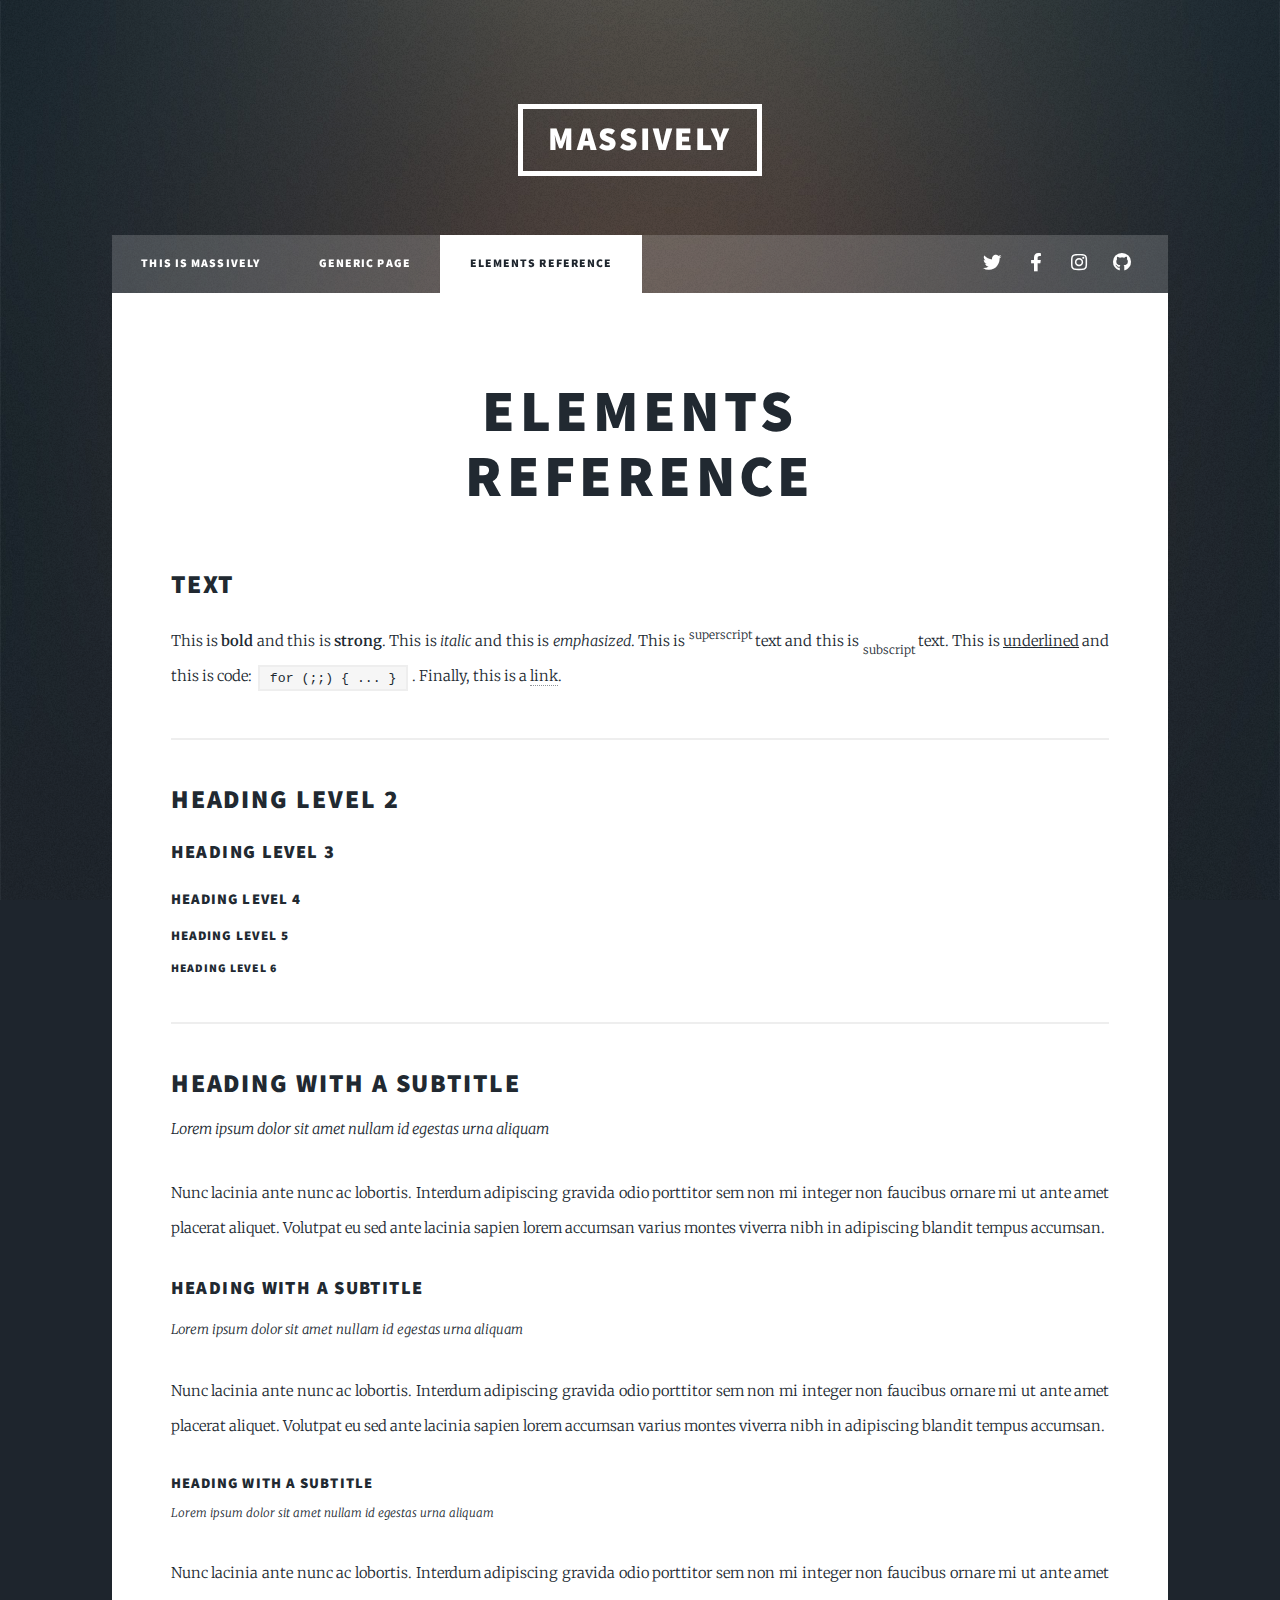
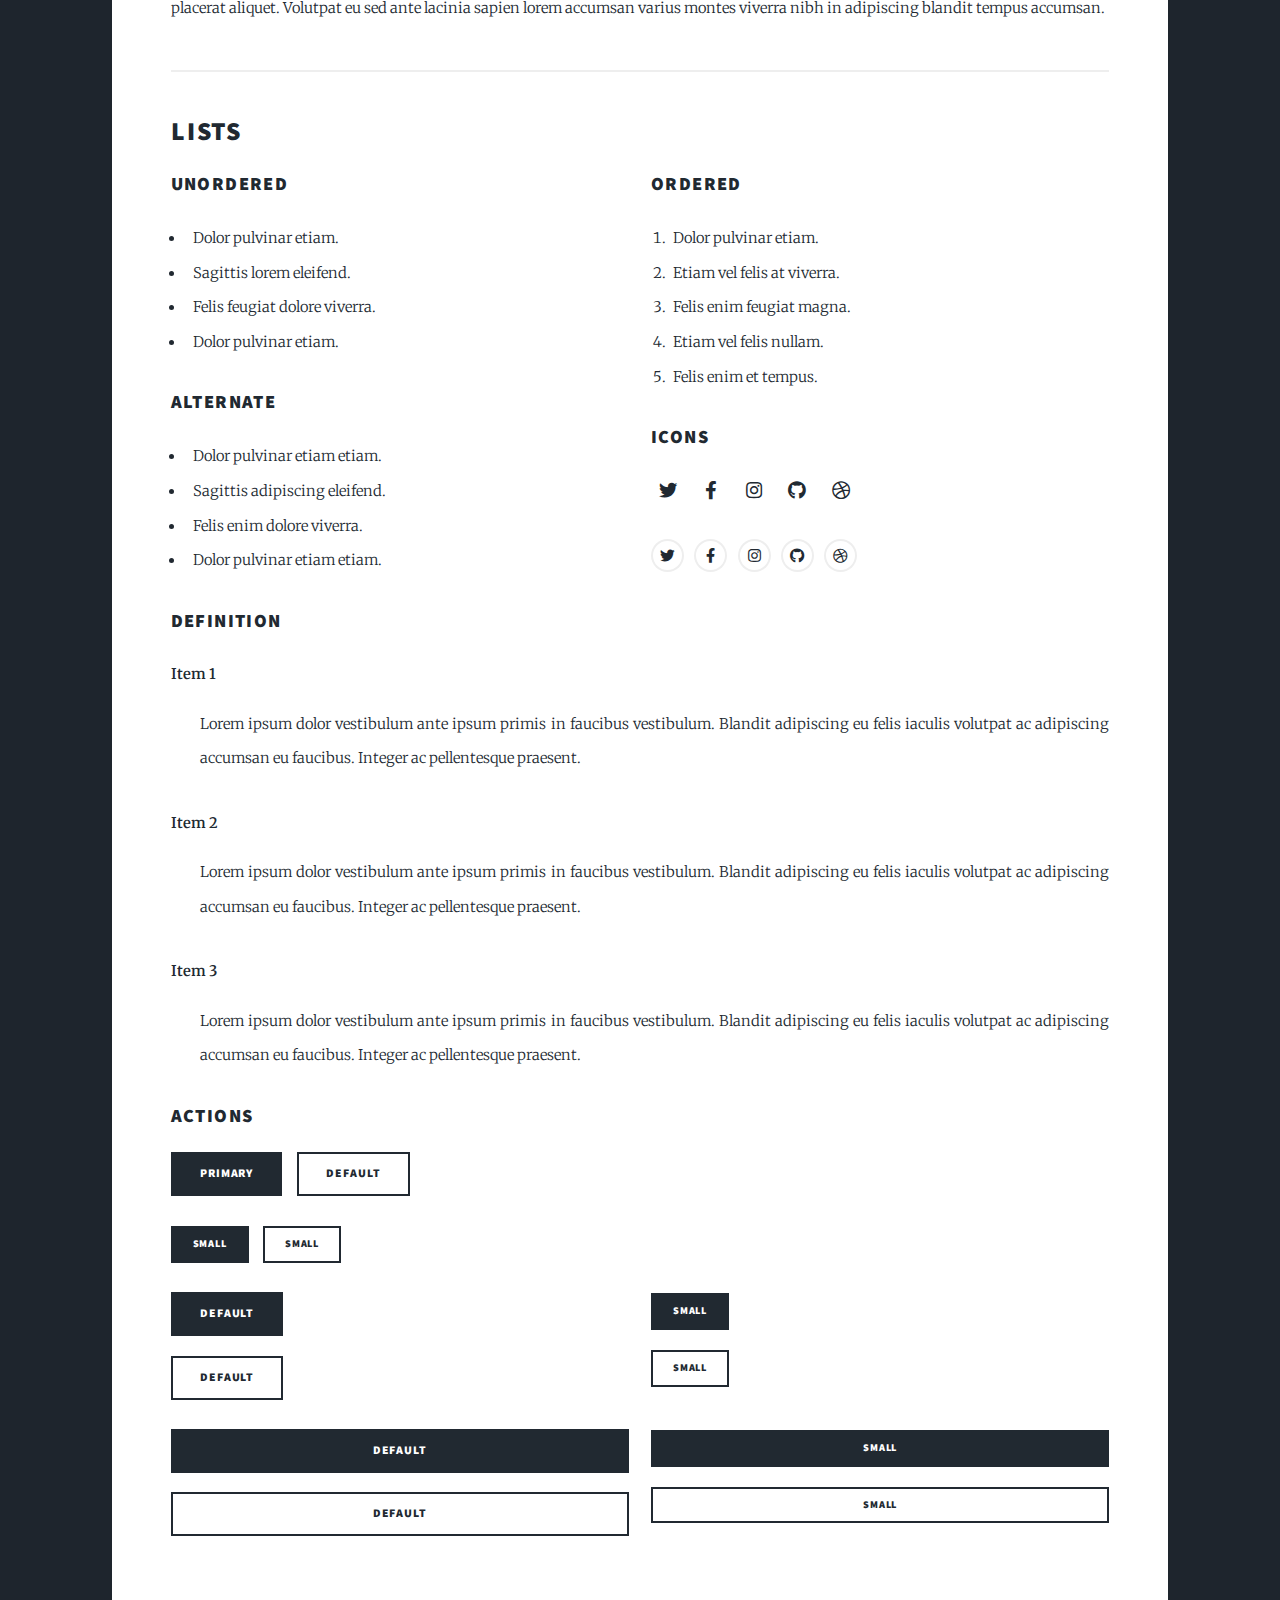
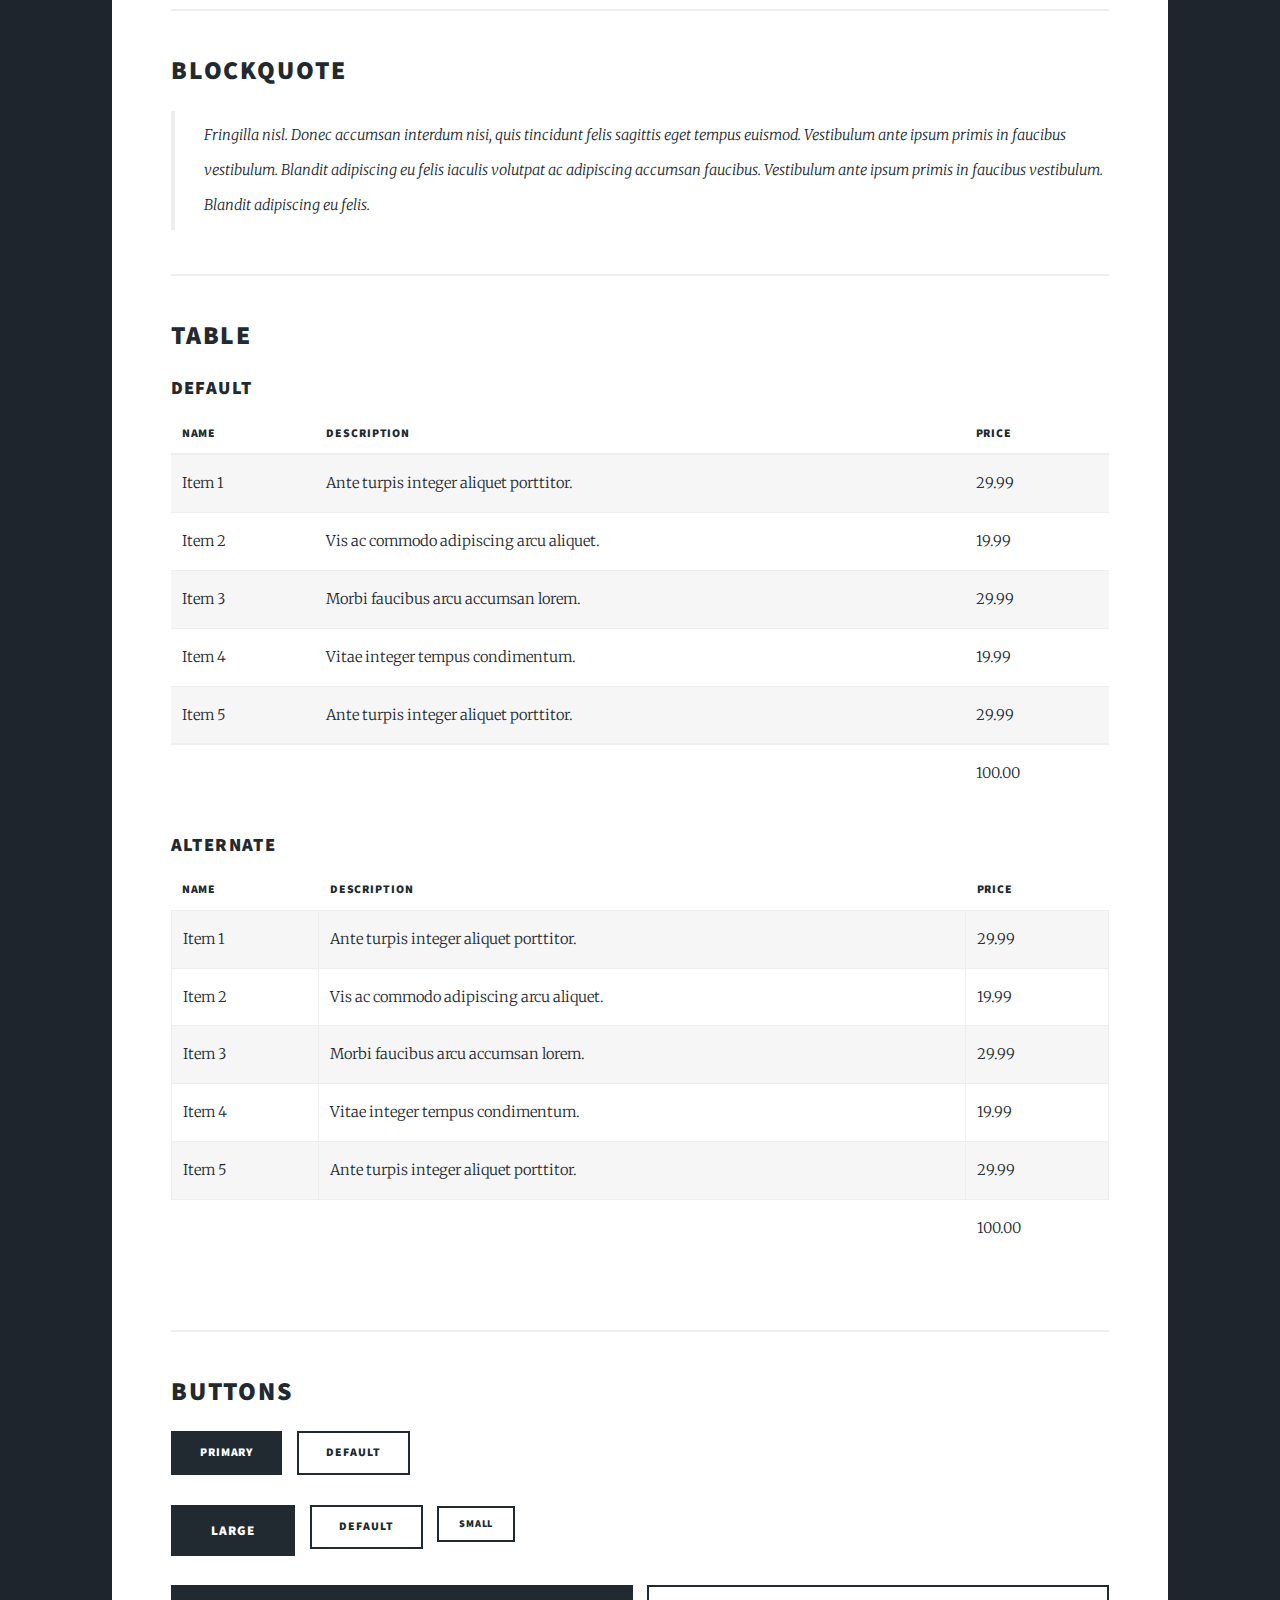
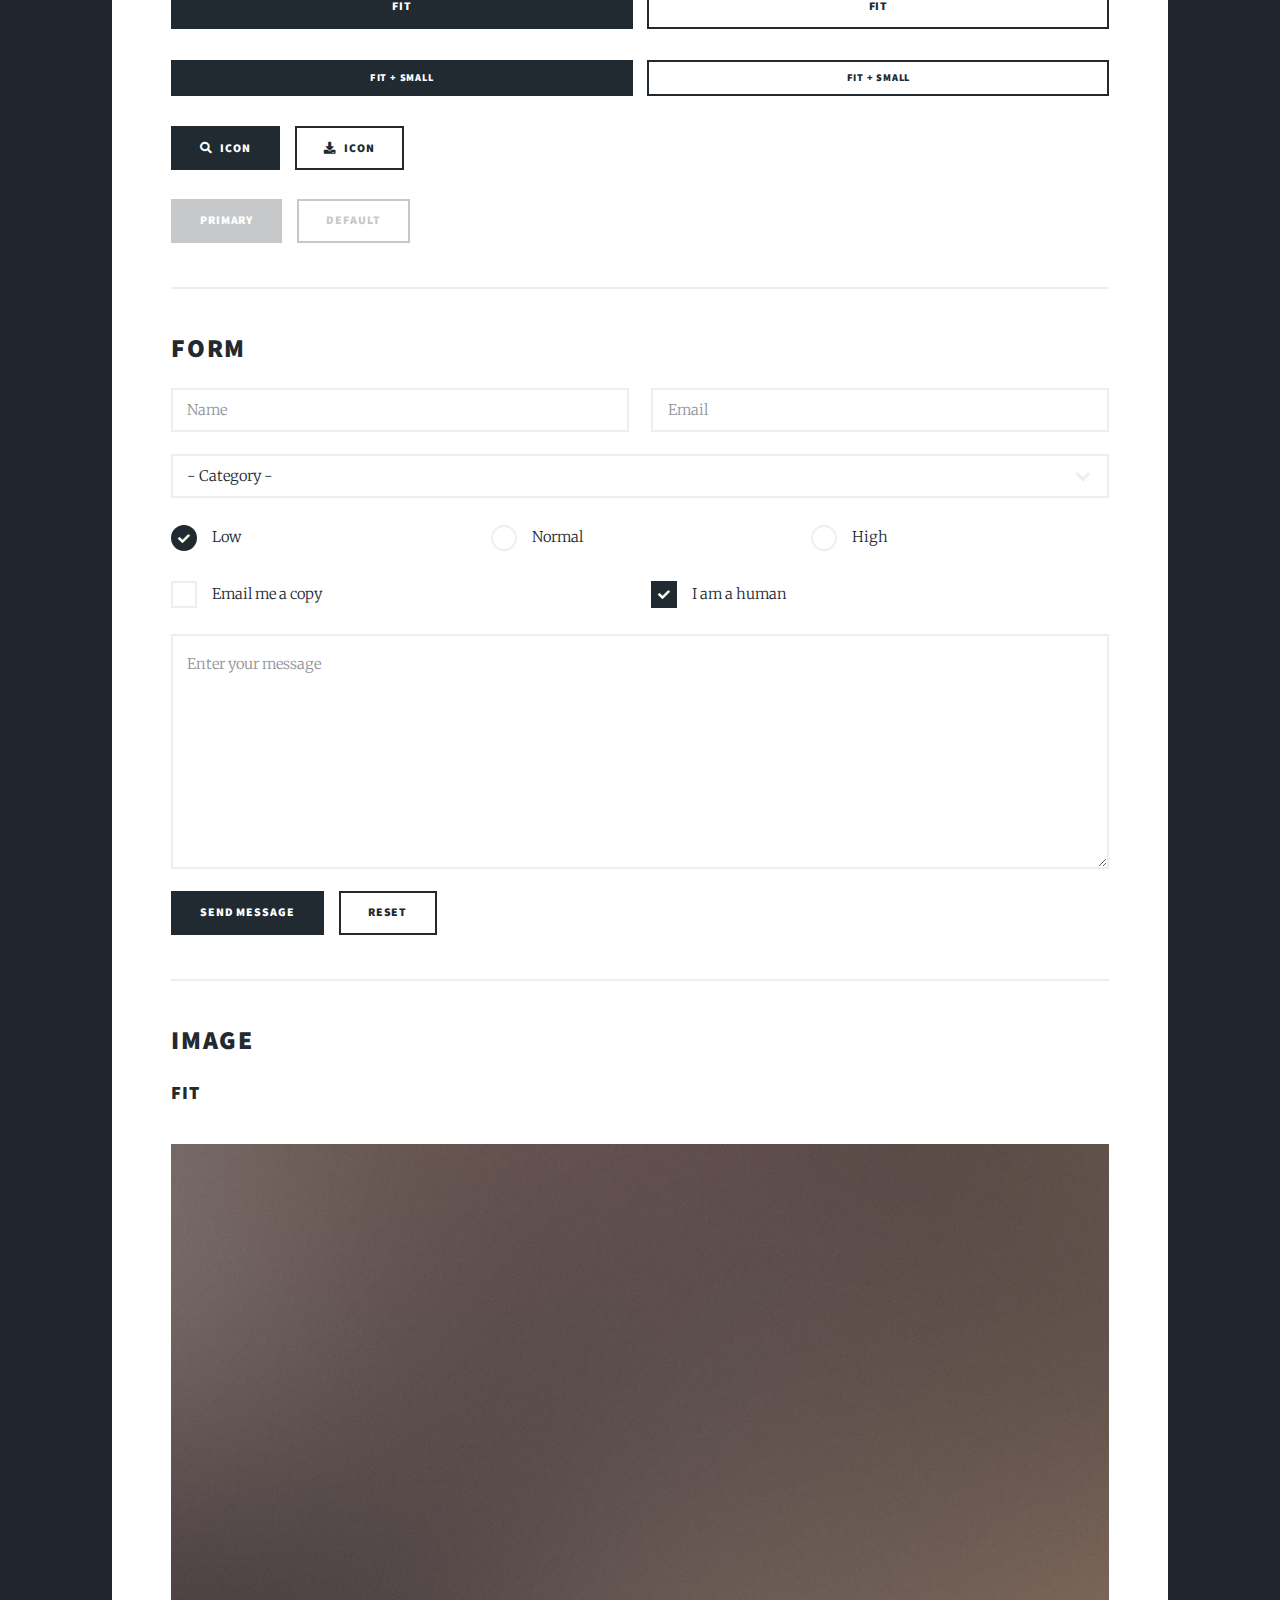
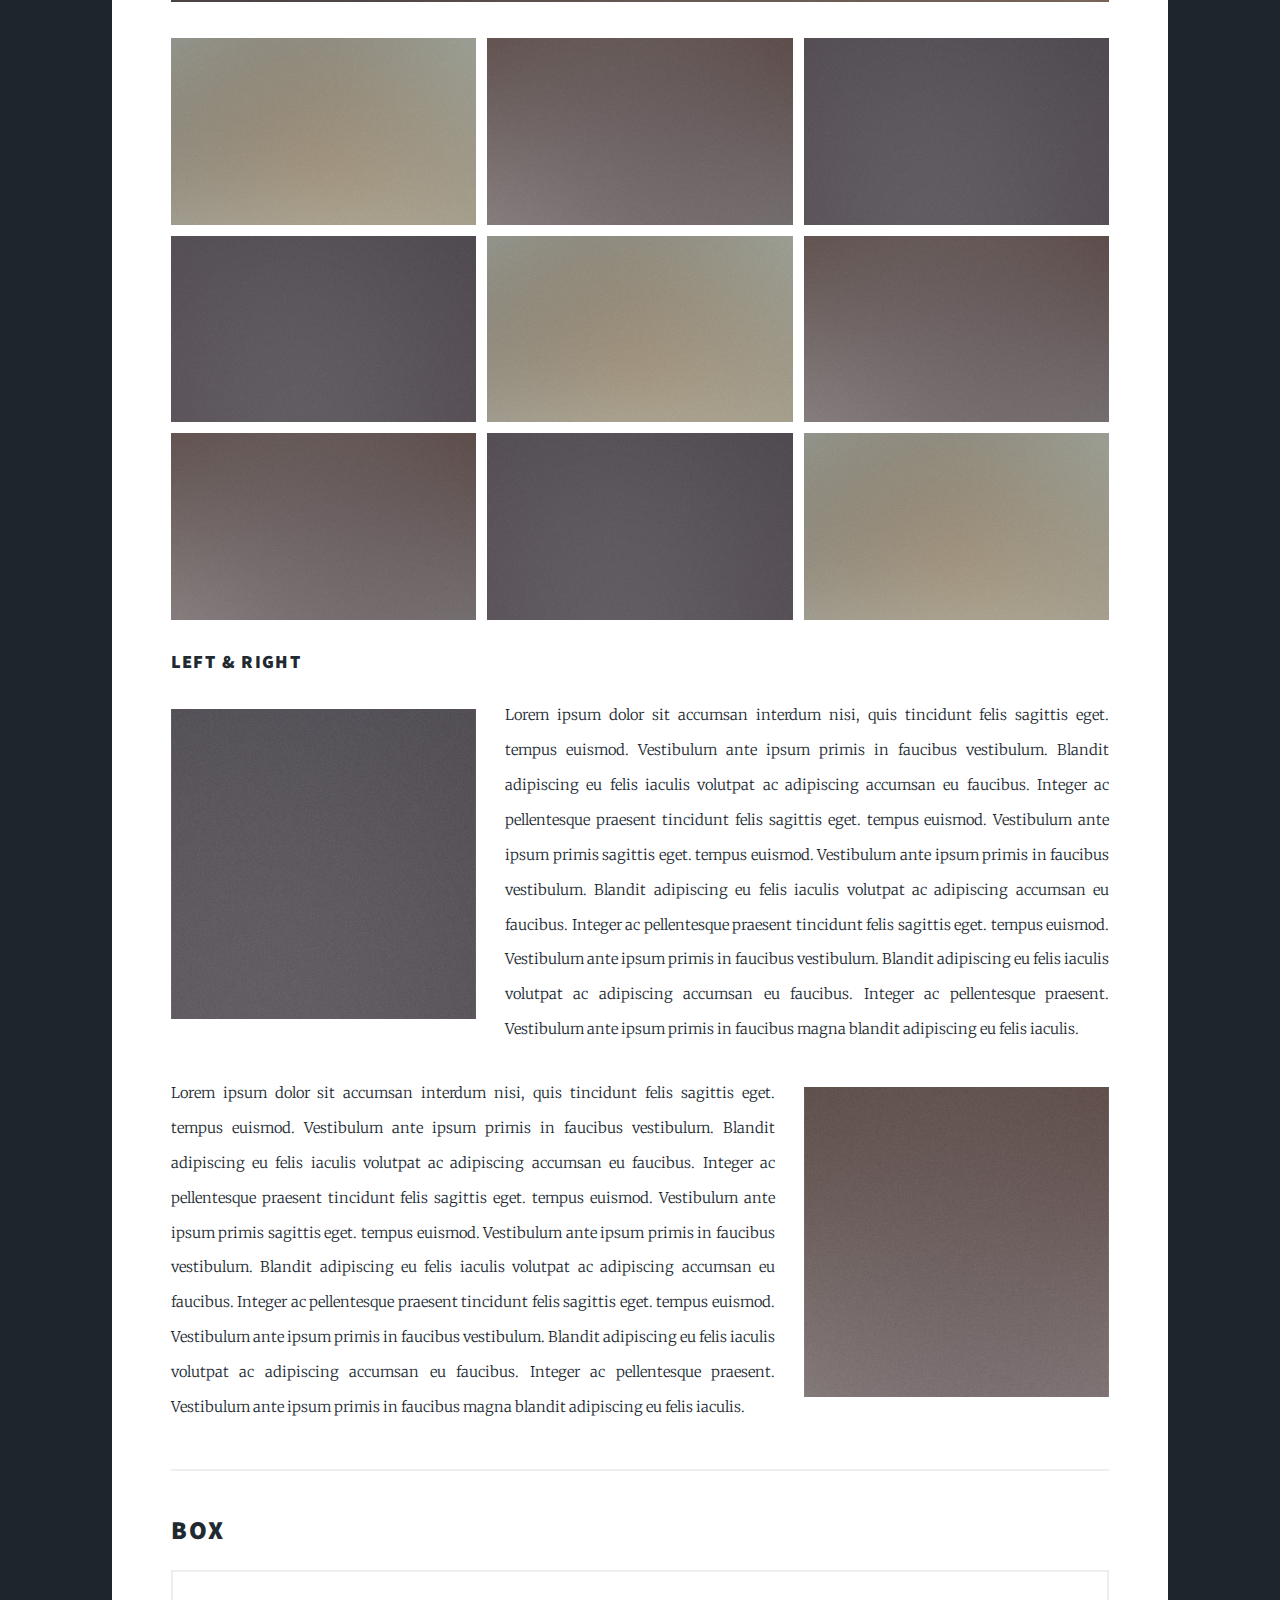
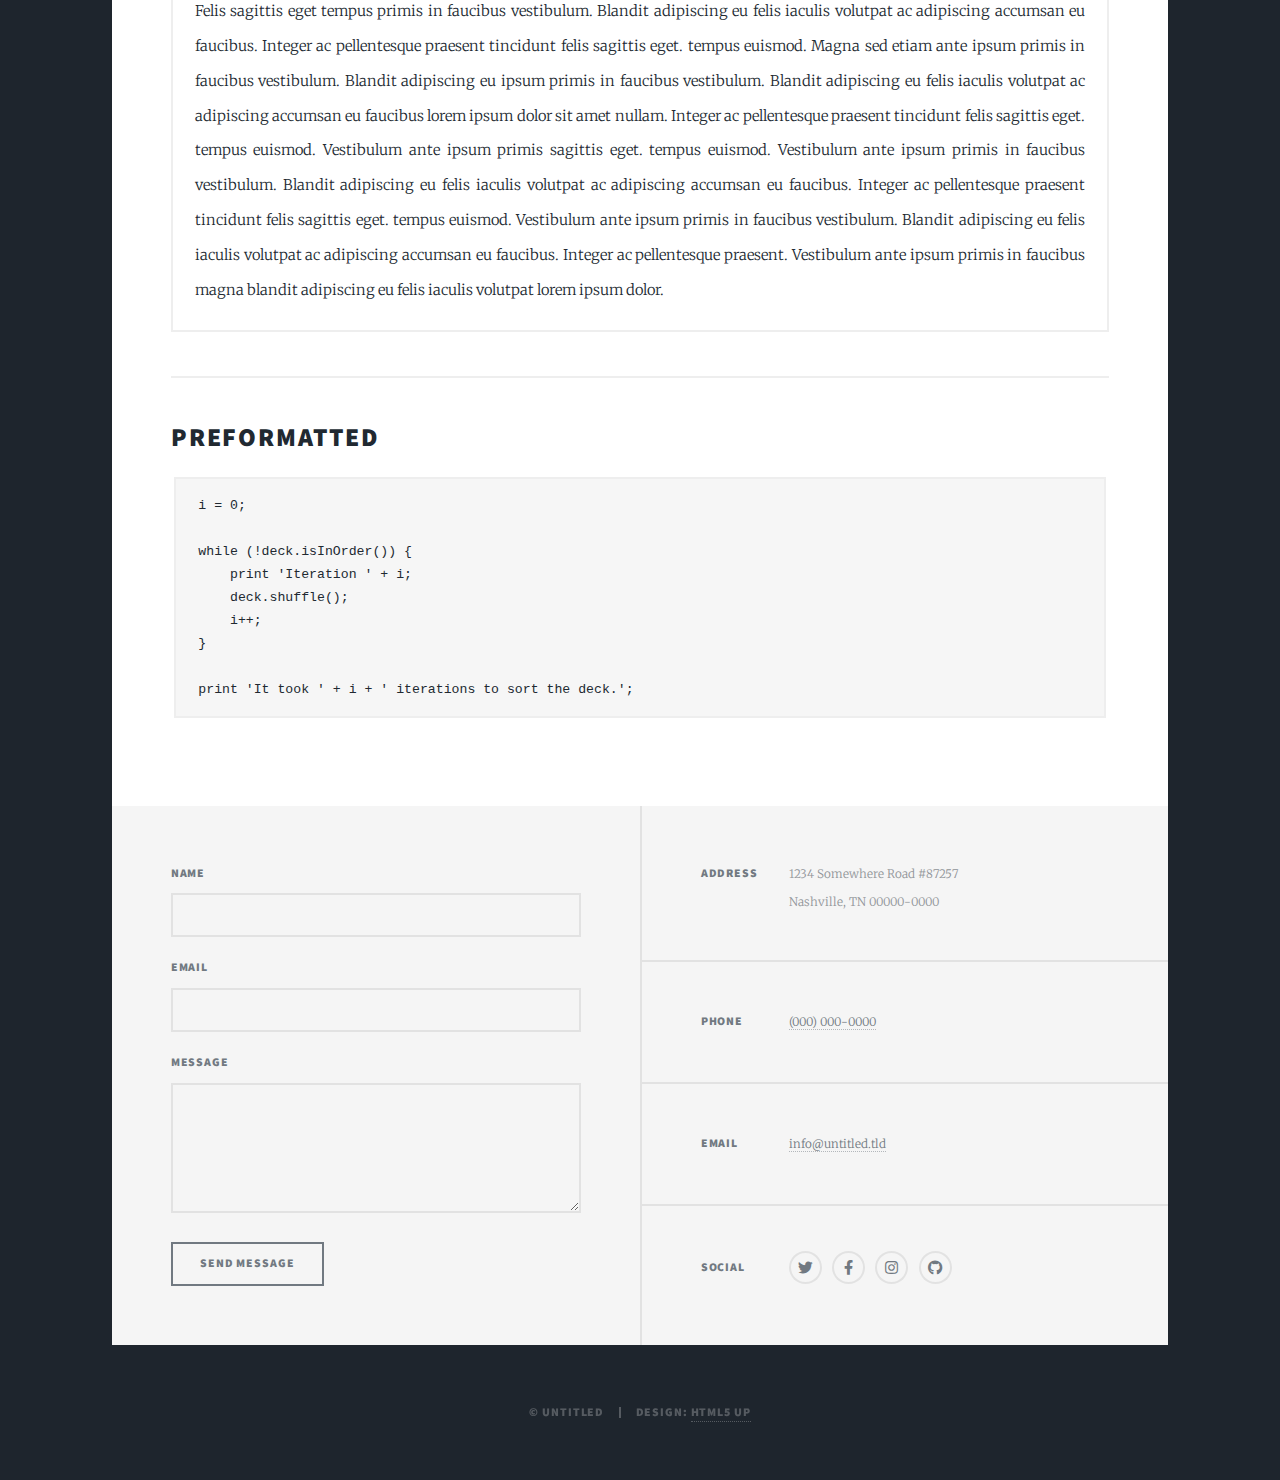
==== elements.html @ 36b70158 "Add files via upload" ====
<!DOCTYPE HTML>
<!--
	Massively by HTML5 UP
	html5up.net | @ajlkn
	Free for personal and commercial use under the CCA 3.0 license (html5up.net/license)
-->
<html>
	<head>
		<title>Elements Reference - Massively by HTML5 UP</title>
		<meta charset="utf-8" />
		<meta name="viewport" content="width=device-width, initial-scale=1, user-scalable=no" />
		<link rel="stylesheet" href="assets/css/main.css" />
		<noscript><link rel="stylesheet" href="assets/css/noscript.css" /></noscript>
	</head>
	<body class="is-preload">

		<!-- Wrapper -->
			<div id="wrapper">

				<!-- Header -->
					<header id="header">
						<a href="index.html" class="logo">Massively</a>
					</header>

				<!-- Nav -->
					<nav id="nav">
						<ul class="links">
							<li><a href="index.html">This is Massively</a></li>
							<li><a href="generic.html">Generic Page</a></li>
							<li class="active"><a href="elements.html">Elements Reference</a></li>
						</ul>
						<ul class="icons">
							<li><a href="#" class="icon brands fa-twitter"><span class="label">Twitter</span></a></li>
							<li><a href="#" class="icon brands fa-facebook-f"><span class="label">Facebook</span></a></li>
							<li><a href="#" class="icon brands fa-instagram"><span class="label">Instagram</span></a></li>
							<li><a href="#" class="icon brands fa-github"><span class="label">GitHub</span></a></li>
						</ul>
					</nav>

				<!-- Main -->
					<div id="main">

						<!-- Post -->
							<section class="post">
								<header class="major">
									<h1>Elements<br />
									Reference</h1>
								</header>

								<!-- Text stuff -->
									<h2>Text</h2>
									<p>This is <b>bold</b> and this is <strong>strong</strong>. This is <i>italic</i> and this is <em>emphasized</em>.
									This is <sup>superscript</sup> text and this is <sub>subscript</sub> text.
									This is <u>underlined</u> and this is code: <code>for (;;) { ... }</code>.
									Finally, this is a <a href="#">link</a>.</p>
									<hr />
									<h2>Heading Level 2</h2>
									<h3>Heading Level 3</h3>
									<h4>Heading Level 4</h4>
									<h5>Heading Level 5</h5>
									<h6>Heading Level 6</h6>
									<hr />
									<header>
										<h2>Heading with a Subtitle</h2>
										<p>Lorem ipsum dolor sit amet nullam id egestas urna aliquam</p>
									</header>
									<p>Nunc lacinia ante nunc ac lobortis. Interdum adipiscing gravida odio porttitor sem non mi integer non faucibus ornare mi ut ante amet placerat aliquet. Volutpat eu sed ante lacinia sapien lorem accumsan varius montes viverra nibh in adipiscing blandit tempus accumsan.</p>
									<header>
										<h3>Heading with a Subtitle</h3>
										<p>Lorem ipsum dolor sit amet nullam id egestas urna aliquam</p>
									</header>
									<p>Nunc lacinia ante nunc ac lobortis. Interdum adipiscing gravida odio porttitor sem non mi integer non faucibus ornare mi ut ante amet placerat aliquet. Volutpat eu sed ante lacinia sapien lorem accumsan varius montes viverra nibh in adipiscing blandit tempus accumsan.</p>
									<header>
										<h4>Heading with a Subtitle</h4>
										<p>Lorem ipsum dolor sit amet nullam id egestas urna aliquam</p>
									</header>
									<p>Nunc lacinia ante nunc ac lobortis. Interdum adipiscing gravida odio porttitor sem non mi integer non faucibus ornare mi ut ante amet placerat aliquet. Volutpat eu sed ante lacinia sapien lorem accumsan varius montes viverra nibh in adipiscing blandit tempus accumsan.</p>

									<hr />

								<!-- Lists -->
									<h2>Lists</h2>
									<div class="row">
										<div class="col-6 col-12-small">

											<h3>Unordered</h3>
											<ul>
												<li>Dolor pulvinar etiam.</li>
												<li>Sagittis lorem eleifend.</li>
												<li>Felis feugiat dolore viverra.</li>
												<li>Dolor pulvinar etiam.</li>
											</ul>

											<h3>Alternate</h3>
											<ul class="alt">
												<li>Dolor pulvinar etiam etiam.</li>
												<li>Sagittis adipiscing eleifend.</li>
												<li>Felis enim dolore viverra.</li>
												<li>Dolor pulvinar etiam etiam.</li>
											</ul>

										</div>
										<div class="col-6 col-12-small">

											<h3>Ordered</h3>
											<ol>
												<li>Dolor pulvinar etiam.</li>
												<li>Etiam vel felis at viverra.</li>
												<li>Felis enim feugiat magna.</li>
												<li>Etiam vel felis nullam.</li>
												<li>Felis enim et tempus.</li>
											</ol>

											<h3>Icons</h3>
											<ul class="icons">
												<li><a href="#" class="icon brands fa-twitter"><span class="label">Twitter</span></a></li>
												<li><a href="#" class="icon brands fa-facebook-f"><span class="label">Facebook</span></a></li>
												<li><a href="#" class="icon brands fa-instagram"><span class="label">Instagram</span></a></li>
												<li><a href="#" class="icon brands fa-github"><span class="label">Github</span></a></li>
												<li><a href="#" class="icon brands fa-dribbble"><span class="label">Dribbble</span></a></li>
											</ul>
											<ul class="icons alt">
												<li><a href="#" class="icon brands alt fa-twitter"><span class="label">Twitter</span></a></li>
												<li><a href="#" class="icon brands alt fa-facebook-f"><span class="label">Facebook</span></a></li>
												<li><a href="#" class="icon brands alt fa-instagram"><span class="label">Instagram</span></a></li>
												<li><a href="#" class="icon brands alt fa-github"><span class="label">Github</span></a></li>
												<li><a href="#" class="icon brands alt fa-dribbble"><span class="label">Dribbble</span></a></li>
											</ul>

										</div>
									</div>
									<h3>Definition</h3>
									<dl>
										<dt>Item 1</dt>
										<dd>
											<p>Lorem ipsum dolor vestibulum ante ipsum primis in faucibus vestibulum. Blandit adipiscing eu felis iaculis volutpat ac adipiscing accumsan eu faucibus. Integer ac pellentesque praesent.</p>
										</dd>
										<dt>Item 2</dt>
										<dd>
											<p>Lorem ipsum dolor vestibulum ante ipsum primis in faucibus vestibulum. Blandit adipiscing eu felis iaculis volutpat ac adipiscing accumsan eu faucibus. Integer ac pellentesque praesent.</p>
										</dd>
										<dt>Item 3</dt>
										<dd>
											<p>Lorem ipsum dolor vestibulum ante ipsum primis in faucibus vestibulum. Blandit adipiscing eu felis iaculis volutpat ac adipiscing accumsan eu faucibus. Integer ac pellentesque praesent.</p>
										</dd>
									</dl>

									<h3>Actions</h3>
									<ul class="actions">
										<li><a href="#" class="button primary">Primary</a></li>
										<li><a href="#" class="button">Default</a></li>
									</ul>
									<ul class="actions small">
										<li><a href="#" class="button primary small">Small</a></li>
										<li><a href="#" class="button small">Small</a></li>
									</ul>
									<div class="row">
										<div class="col-6 col-12-small">
											<ul class="actions stacked">
												<li><a href="#" class="button primary">Default</a></li>
												<li><a href="#" class="button">Default</a></li>
											</ul>
										</div>
										<div class="col-6 col-12-small">
											<ul class="actions stacked">
												<li><a href="#" class="button primary small">Small</a></li>
												<li><a href="#" class="button small">Small</a></li>
											</ul>
										</div>
									</div>
									<div class="row">
										<div class="col-6 col-12-small">
											<ul class="actions stacked">
												<li><a href="#" class="button primary fit">Default</a></li>
												<li><a href="#" class="button fit">Default</a></li>
											</ul>
										</div>
										<div class="col-6 col-12-small">
											<ul class="actions stacked">
												<li><a href="#" class="button primary small fit">Small</a></li>
												<li><a href="#" class="button small fit">Small</a></li>
											</ul>
										</div>
									</div>

									<hr />

								<!-- Blockquote -->
									<h2>Blockquote</h2>
									<blockquote>Fringilla nisl. Donec accumsan interdum nisi, quis tincidunt felis sagittis eget tempus euismod. Vestibulum ante ipsum primis in faucibus vestibulum. Blandit adipiscing eu felis iaculis volutpat ac adipiscing accumsan faucibus. Vestibulum ante ipsum primis in faucibus vestibulum. Blandit adipiscing eu felis.</blockquote>

									<hr />

								<!-- Table -->
									<h2>Table</h2>

									<h3>Default</h3>
									<div class="table-wrapper">
										<table>
											<thead>
												<tr>
													<th>Name</th>
													<th>Description</th>
													<th>Price</th>
												</tr>
											</thead>
											<tbody>
												<tr>
													<td>Item 1</td>
													<td>Ante turpis integer aliquet porttitor.</td>
													<td>29.99</td>
												</tr>
												<tr>
													<td>Item 2</td>
													<td>Vis ac commodo adipiscing arcu aliquet.</td>
													<td>19.99</td>
												</tr>
												<tr>
													<td>Item 3</td>
													<td> Morbi faucibus arcu accumsan lorem.</td>
													<td>29.99</td>
												</tr>
												<tr>
													<td>Item 4</td>
													<td>Vitae integer tempus condimentum.</td>
													<td>19.99</td>
												</tr>
												<tr>
													<td>Item 5</td>
													<td>Ante turpis integer aliquet porttitor.</td>
													<td>29.99</td>
												</tr>
											</tbody>
											<tfoot>
												<tr>
													<td colspan="2"></td>
													<td>100.00</td>
												</tr>
											</tfoot>
										</table>
									</div>

									<h3>Alternate</h3>
									<div class="table-wrapper">
										<table class="alt">
											<thead>
												<tr>
													<th>Name</th>
													<th>Description</th>
													<th>Price</th>
												</tr>
											</thead>
											<tbody>
												<tr>
													<td>Item 1</td>
													<td>Ante turpis integer aliquet porttitor.</td>
													<td>29.99</td>
												</tr>
												<tr>
													<td>Item 2</td>
													<td>Vis ac commodo adipiscing arcu aliquet.</td>
													<td>19.99</td>
												</tr>
												<tr>
													<td>Item 3</td>
													<td> Morbi faucibus arcu accumsan lorem.</td>
													<td>29.99</td>
												</tr>
												<tr>
													<td>Item 4</td>
													<td>Vitae integer tempus condimentum.</td>
													<td>19.99</td>
												</tr>
												<tr>
													<td>Item 5</td>
													<td>Ante turpis integer aliquet porttitor.</td>
													<td>29.99</td>
												</tr>
											</tbody>
											<tfoot>
												<tr>
													<td colspan="2"></td>
													<td>100.00</td>
												</tr>
											</tfoot>
										</table>
									</div>

									<hr />

								<!-- Buttons -->
									<h2>Buttons</h2>
									<ul class="actions">
										<li><a href="#" class="button primary">Primary</a></li>
										<li><a href="#" class="button">Default</a></li>
									</ul>
									<ul class="actions">
										<li><a href="#" class="button primary large">Large</a></li>
										<li><a href="#" class="button">Default</a></li>
										<li><a href="#" class="button small">Small</a></li>
									</ul>
									<ul class="actions fit">
										<li><a href="#" class="button primary fit">Fit</a></li>
										<li><a href="#" class="button fit">Fit</a></li>
									</ul>
									<ul class="actions fit small">
										<li><a href="#" class="button primary fit small">Fit + Small</a></li>
										<li><a href="#" class="button fit small">Fit + Small</a></li>
									</ul>
									<ul class="actions">
										<li><a href="#" class="button primary icon solid fa-search">Icon</a></li>
										<li><a href="#" class="button icon solid fa-download">Icon</a></li>
									</ul>
									<ul class="actions">
										<li><span class="button primary disabled">Primary</span></li>
										<li><span class="button disabled">Default</span></li>
									</ul>

									<hr />

								<!-- Form -->
									<h2>Form</h2>

									<form method="post" action="#">
										<div class="row gtr-uniform">
											<div class="col-6 col-12-xsmall">
												<input type="text" name="demo-name" id="demo-name" value="" placeholder="Name" />
											</div>
											<div class="col-6 col-12-xsmall">
												<input type="email" name="demo-email" id="demo-email" value="" placeholder="Email" />
											</div>
											<!-- Break -->
											<div class="col-12">
												<select name="demo-category" id="demo-category">
													<option value="">- Category -</option>
													<option value="1">Manufacturing</option>
													<option value="1">Shipping</option>
													<option value="1">Administration</option>
													<option value="1">Human Resources</option>
												</select>
											</div>
											<!-- Break -->
											<div class="col-4 col-12-small">
												<input type="radio" id="demo-priority-low" name="demo-priority" checked>
												<label for="demo-priority-low">Low</label>
											</div>
											<div class="col-4 col-12-small">
												<input type="radio" id="demo-priority-normal" name="demo-priority">
												<label for="demo-priority-normal">Normal</label>
											</div>
											<div class="col-4 col-12-small">
												<input type="radio" id="demo-priority-high" name="demo-priority">
												<label for="demo-priority-high">High</label>
											</div>
											<!-- Break -->
											<div class="col-6 col-12-small">
												<input type="checkbox" id="demo-copy" name="demo-copy">
												<label for="demo-copy">Email me a copy</label>
											</div>
											<div class="col-6 col-12-small">
												<input type="checkbox" id="demo-human" name="demo-human" checked>
												<label for="demo-human">I am a human</label>
											</div>
											<!-- Break -->
											<div class="col-12">
												<textarea name="demo-message" id="demo-message" placeholder="Enter your message" rows="6"></textarea>
											</div>
											<!-- Break -->
											<div class="col-12">
												<ul class="actions">
													<li><input type="submit" value="Send Message" class="primary" /></li>
													<li><input type="reset" value="Reset" /></li>
												</ul>
											</div>
										</div>
									</form>

									<hr />

								<!-- Image -->
									<h2>Image</h2>

									<h3>Fit</h3>
									<span class="image fit"><img src="images/pic01.jpg" alt="" /></span>
									<div class="box alt">
										<div class="row gtr-50 gtr-uniform">
											<div class="col-4"><span class="image fit"><img src="images/pic02.jpg" alt="" /></span></div>
											<div class="col-4"><span class="image fit"><img src="images/pic03.jpg" alt="" /></span></div>
											<div class="col-4"><span class="image fit"><img src="images/pic04.jpg" alt="" /></span></div>
											<!-- Break -->
											<div class="col-4"><span class="image fit"><img src="images/pic04.jpg" alt="" /></span></div>
											<div class="col-4"><span class="image fit"><img src="images/pic02.jpg" alt="" /></span></div>
											<div class="col-4"><span class="image fit"><img src="images/pic03.jpg" alt="" /></span></div>
											<!-- Break -->
											<div class="col-4"><span class="image fit"><img src="images/pic03.jpg" alt="" /></span></div>
											<div class="col-4"><span class="image fit"><img src="images/pic04.jpg" alt="" /></span></div>
											<div class="col-4"><span class="image fit"><img src="images/pic02.jpg" alt="" /></span></div>
										</div>
									</div>

									<h3>Left &amp; Right</h3>
									<p><span class="image left"><img src="images/pic08.jpg" alt="" /></span>Lorem ipsum dolor sit accumsan interdum nisi, quis tincidunt felis sagittis eget. tempus euismod. Vestibulum ante ipsum primis in faucibus vestibulum. Blandit adipiscing eu felis iaculis volutpat ac adipiscing accumsan eu faucibus. Integer ac pellentesque praesent tincidunt felis sagittis eget. tempus euismod. Vestibulum ante ipsum primis sagittis eget. tempus euismod. Vestibulum ante ipsum primis in faucibus vestibulum. Blandit adipiscing eu felis iaculis volutpat ac adipiscing accumsan eu faucibus. Integer ac pellentesque praesent tincidunt felis sagittis eget. tempus euismod. Vestibulum ante ipsum primis in faucibus vestibulum. Blandit adipiscing eu felis iaculis volutpat ac adipiscing accumsan eu faucibus. Integer ac pellentesque praesent. Vestibulum ante ipsum primis in faucibus magna blandit adipiscing eu felis iaculis.</p>
									<p><span class="image right"><img src="images/pic09.jpg" alt="" /></span>Lorem ipsum dolor sit accumsan interdum nisi, quis tincidunt felis sagittis eget. tempus euismod. Vestibulum ante ipsum primis in faucibus vestibulum. Blandit adipiscing eu felis iaculis volutpat ac adipiscing accumsan eu faucibus. Integer ac pellentesque praesent tincidunt felis sagittis eget. tempus euismod. Vestibulum ante ipsum primis sagittis eget. tempus euismod. Vestibulum ante ipsum primis in faucibus vestibulum. Blandit adipiscing eu felis iaculis volutpat ac adipiscing accumsan eu faucibus. Integer ac pellentesque praesent tincidunt felis sagittis eget. tempus euismod. Vestibulum ante ipsum primis in faucibus vestibulum. Blandit adipiscing eu felis iaculis volutpat ac adipiscing accumsan eu faucibus. Integer ac pellentesque praesent. Vestibulum ante ipsum primis in faucibus magna blandit adipiscing eu felis iaculis.</p>

									<hr />

								<!-- Box -->
									<h2>Box</h2>
									<div class="box">
										<p>Felis sagittis eget tempus primis in faucibus vestibulum. Blandit adipiscing eu felis iaculis volutpat ac adipiscing accumsan eu faucibus. Integer ac pellentesque praesent tincidunt felis sagittis eget. tempus euismod. Magna sed etiam ante ipsum primis in faucibus vestibulum. Blandit adipiscing eu ipsum primis in faucibus vestibulum. Blandit adipiscing eu felis iaculis volutpat ac adipiscing accumsan eu faucibus lorem ipsum dolor sit amet nullam. Integer ac pellentesque praesent tincidunt felis sagittis eget. tempus euismod. Vestibulum ante ipsum primis sagittis eget. tempus euismod. Vestibulum ante ipsum primis in faucibus vestibulum. Blandit adipiscing eu felis iaculis volutpat ac adipiscing accumsan eu faucibus. Integer ac pellentesque praesent tincidunt felis sagittis eget. tempus euismod. Vestibulum ante ipsum primis in faucibus vestibulum. Blandit adipiscing eu felis iaculis volutpat ac adipiscing accumsan eu faucibus. Integer ac pellentesque praesent. Vestibulum ante ipsum primis in faucibus magna blandit adipiscing eu felis iaculis volutpat lorem ipsum dolor.</p>
									</div>

									<hr />

								<!-- Preformatted Code -->
									<h2>Preformatted</h2>
									<pre><code>i = 0;

while (!deck.isInOrder()) {
    print 'Iteration ' + i;
    deck.shuffle();
    i++;
}

print 'It took ' + i + ' iterations to sort the deck.';
</code></pre>

							</section>

					</div>

				<!-- Footer -->
					<footer id="footer">
						<section>
							<form method="post" action="#">
								<div class="fields">
									<div class="field">
										<label for="name">Name</label>
										<input type="text" name="name" id="name" />
									</div>
									<div class="field">
										<label for="email">Email</label>
										<input type="text" name="email" id="email" />
									</div>
									<div class="field">
										<label for="message">Message</label>
										<textarea name="message" id="message" rows="3"></textarea>
									</div>
								</div>
								<ul class="actions">
									<li><input type="submit" value="Send Message" /></li>
								</ul>
							</form>
						</section>
						<section class="split contact">
							<section class="alt">
								<h3>Address</h3>
								<p>1234 Somewhere Road #87257<br />
								Nashville, TN 00000-0000</p>
							</section>
							<section>
								<h3>Phone</h3>
								<p><a href="#">(000) 000-0000</a></p>
							</section>
							<section>
								<h3>Email</h3>
								<p><a href="#">info@untitled.tld</a></p>
							</section>
							<section>
								<h3>Social</h3>
								<ul class="icons alt">
									<li><a href="#" class="icon brands alt fa-twitter"><span class="label">Twitter</span></a></li>
									<li><a href="#" class="icon brands alt fa-facebook-f"><span class="label">Facebook</span></a></li>
									<li><a href="#" class="icon brands alt fa-instagram"><span class="label">Instagram</span></a></li>
									<li><a href="#" class="icon brands alt fa-github"><span class="label">GitHub</span></a></li>
								</ul>
							</section>
						</section>
					</footer>

				<!-- Copyright -->
					<div id="copyright">
						<ul><li>&copy; Untitled</li><li>Design: <a href="https://html5up.net">HTML5 UP</a></li></ul>
					</div>

			</div>

		<!-- Scripts -->
			<script src="assets/js/jquery.min.js"></script>
			<script src="assets/js/jquery.scrollex.min.js"></script>
			<script src="assets/js/jquery.scrolly.min.js"></script>
			<script src="assets/js/browser.min.js"></script>
			<script src="assets/js/breakpoints.min.js"></script>
			<script src="assets/js/util.js"></script>
			<script src="assets/js/main.js"></script>

	</body>
</html>
---- assets/css/main.css ----
@import url(fontawesome-all.min.css);
@import url("https://fonts.googleapis.com/css?family=Merriweather:300,700,300italic,700italic|Source+Sans+Pro:900");

/*
	Massively by HTML5 UP
	html5up.net | @ajlkn
	Free for personal and commercial use under the CCA 3.0 license (html5up.net/license)
*/

html, body, div, span, applet, object,
iframe, h1, h2, h3, h4, h5, h6, p, blockquote,
pre, a, abbr, acronym, address, big, cite,
code, del, dfn, em, img, ins, kbd, q, s, samp,
small, strike, strong, sub, sup, tt, var, b,
u, i, center, dl, dt, dd, ol, ul, li, fieldset,
form, label, legend, table, caption, tbody,
tfoot, thead, tr, th, td, article, aside,
canvas, details, embed, figure, figcaption,
footer, header, hgroup, menu, nav, output, ruby,
section, summary, time, mark, audio, video {
	margin: 0;
	padding: 0;
	border: 0;
	font-size: 100%;
	font: inherit;
	vertical-align: baseline;}

article, aside, details, figcaption, figure,
footer, header, hgroup, menu, nav, section {
	display: block;}

body {
	line-height: 1;
}

ol, ul {
	list-style: none;
}

blockquote, q {
	quotes: none;
}

	blockquote:before, blockquote:after, q:before, q:after {
		content: '';
		content: none;
	}

table {
	border-collapse: collapse;
	border-spacing: 0;
}

body {
	-webkit-text-size-adjust: none;
}

mark {
	background-color: transparent;
	color: inherit;
}

input::-moz-focus-inner {
	border: 0;
	padding: 0;
}

input, select, textarea {
	-moz-appearance: none;
	-webkit-appearance: none;
	-ms-appearance: none;
	appearance: none;
}

/* Basic */

	@-ms-viewport {
		width: device-width;
	}

	body {
		-ms-overflow-style: scrollbar;
	}

	@media screen and (max-width: 480px) {

		html, body {
			min-width: 320px;
		}

	}

	html {
		box-sizing: border-box;
	}

	*, *:before, *:after {
		box-sizing: inherit;
	}

	body {
		background-color: #1e252d;
	}

		body.is-preload *, body.is-preload *:before, body.is-preload *:after {
			-moz-animation: none !important;
			-webkit-animation: none !important;
			-ms-animation: none !important;
			animation: none !important;
			-moz-transition: none !important;
			-webkit-transition: none !important;
			-ms-transition: none !important;
			transition: none !important;
		}

/* Type */

	html {
		font-size: 16pt;
	}

		@media screen and (max-width: 1680px) {

			html {
				font-size: 12pt;
			}

		}

		@media screen and (max-width: 1280px) {

			html {
				font-size: 11pt;
			}

		}

		@media screen and (max-width: 360px) {

			html {
				font-size: 10pt;
			}

		}

	body {
		color: #212931;
	}

	body, input, select, textarea {
		font-family: "Merriweather", Georgia, serif;
		font-weight: 300;
		font-size: 1rem;
		line-height: 2.375;
	}

	a {
		-moz-transition: color 0.2s ease-in-out, background-color 0.2s ease-in-out, border-color 0.2s ease-in-out, box-shadow 0.2s ease-in-out;
		-webkit-transition: color 0.2s ease-in-out, background-color 0.2s ease-in-out, border-color 0.2s ease-in-out, box-shadow 0.2s ease-in-out;
		-ms-transition: color 0.2s ease-in-out, background-color 0.2s ease-in-out, border-color 0.2s ease-in-out, box-shadow 0.2s ease-in-out;
		transition: color 0.2s ease-in-out, background-color 0.2s ease-in-out, border-color 0.2s ease-in-out, box-shadow 0.2s ease-in-out;
		border-bottom: dotted 1px;
		text-decoration: none;
	}

		a:hover {
			border-bottom-color: transparent;
		}

	strong, b {
		font-weight: 600;
	}

	em, i {
		font-style: italic;
	}

	p {
		text-align: justify;
		margin: 0 0 2rem 0;
	}

	h1, h2, h3, h4, h5, h6 {
		font-family: "Source Sans Pro", Helvetica, sans-serif;
		font-weight: 900;
		line-height: 1.5;
		letter-spacing: 0.075em;
		text-transform: uppercase;
		margin: 0 0 1rem 0;
	}

		h1 a, h2 a, h3 a, h4 a, h5 a, h6 a {
			border-bottom: 0;
			color: inherit;
			text-decoration: none;
		}

	h1 {
		font-size: 4rem;
		line-height: 1.1;
		margin: 0 0 2rem 0;
	}

	h2 {
		font-size: 1.75rem;
		line-height: 1.3;
		margin: 0 0 1.5rem 0;
	}

	h3 {
		font-size: 1.25rem;
		margin: 0 0 1.5rem 0;
	}

	h4 {
		font-size: 1rem;
	}

	h5 {
		font-size: 0.9rem;
	}

	h6 {
		font-size: 0.8rem;
	}

	sub {
		font-size: 0.8rem;
		position: relative;
		top: 0.5rem;
	}

	sup {
		font-size: 0.8rem;
		position: relative;
		top: -0.5rem;
	}

	blockquote {
		border-left: solid 4px;
		font-style: italic;
		margin: 0 0 2rem 0;
		padding: 0.5rem 0 0.5rem 2rem;
	}

	code {
		border: solid 2px;
		font-family: "Courier New", monospace;
		font-size: 0.9rem;
		margin: 0 0.25rem;
		padding: 0.25rem 0.65rem;
	}

	pre {
		-webkit-overflow-scrolling: touch;
		font-family: "Courier New", monospace;
		font-size: 0.9rem;
		margin: 0 0 2rem 0;
	}

		pre code {
			display: block;
			line-height: 1.75;
			padding: 1rem 1.5rem;
			overflow-x: auto;
		}

	hr {
		border: 0;
		border-bottom: solid 2px;
		margin: 3rem 0;
	}

		hr.major {
			margin: 5rem 0;
		}

	.align-left {
		text-align: left;
	}

	.align-center {
		text-align: center;
	}

	.align-right {
		text-align: right;
	}

	input, select, textarea {
		color: #212931;
	}

	a {
		color: #212931;
		border-bottom-color: rgba(33, 41, 49, 0.5);
	}

		a:hover {
			border-bottom-color: transparent;
			color: #18bfef !important;
		}

	strong, b {
		color: #212931;
	}

	h1, h2, h3, h4, h5, h6 {
		color: #212931;
	}

	blockquote {
		border-left-color: #eeeeee;
	}

	code {
		background: rgba(220, 220, 220, 0.25);
		border-color: #eeeeee;
	}

	hr {
		border-bottom-color: #eeeeee;
	}

/* Row */

	.row {
		display: flex;
		flex-wrap: wrap;
		box-sizing: border-box;
		align-items: stretch;
	}

		.row > * {
			box-sizing: border-box;
		}

		.row.gtr-uniform > * > :last-child {
			margin-bottom: 0;
		}

		.row.aln-left {
			justify-content: flex-start;
		}

		.row.aln-center {
			justify-content: center;
		}

		.row.aln-right {
			justify-content: flex-end;
		}

		.row.aln-top {
			align-items: flex-start;
		}

		.row.aln-middle {
			align-items: center;
		}

		.row.aln-bottom {
			align-items: flex-end;
		}

		.row > .imp {
			order: -1;
		}

		.row > .col-1 {
			width: 8.33333%;
		}

		.row > .off-1 {
			margin-left: 8.33333%;
		}

		.row > .col-2 {
			width: 16.66667%;
		}

		.row > .off-2 {
			margin-left: 16.66667%;
		}

		.row > .col-3 {
			width: 25%;
		}

		.row > .off-3 {
			margin-left: 25%;
		}

		.row > .col-4 {
			width: 33.33333%;
		}

		.row > .off-4 {
			margin-left: 33.33333%;
		}

		.row > .col-5 {
			width: 41.66667%;
		}

		.row > .off-5 {
			margin-left: 41.66667%;
		}

		.row > .col-6 {
			width: 50%;
		}

		.row > .off-6 {
			margin-left: 50%;
		}

		.row > .col-7 {
			width: 58.33333%;
		}

		.row > .off-7 {
			margin-left: 58.33333%;
		}

		.row > .col-8 {
			width: 66.66667%;
		}

		.row > .off-8 {
			margin-left: 66.66667%;
		}

		.row > .col-9 {
			width: 75%;
		}

		.row > .off-9 {
			margin-left: 75%;
		}

		.row > .col-10 {
			width: 83.33333%;
		}

		.row > .off-10 {
			margin-left: 83.33333%;
		}

		.row > .col-11 {
			width: 91.66667%;
		}

		.row > .off-11 {
			margin-left: 91.66667%;
		}

		.row > .col-12 {
			width: 100%;
		}

		.row > .off-12 {
			margin-left: 100%;
		}

		.row.gtr-0 {
			margin-top: 0;
			margin-left: 0rem;
		}

			.row.gtr-0 > * {
				padding: 0 0 0 0rem;
			}

			.row.gtr-0.gtr-uniform {
				margin-top: 0rem;
			}

				.row.gtr-0.gtr-uniform > * {
					padding-top: 0rem;
				}

		.row.gtr-25 {
			margin-top: 0;
			margin-left: -0.375rem;
		}

			.row.gtr-25 > * {
				padding: 0 0 0 0.375rem;
			}

			.row.gtr-25.gtr-uniform {
				margin-top: -0.375rem;
			}

				.row.gtr-25.gtr-uniform > * {
					padding-top: 0.375rem;
				}

		.row.gtr-50 {
			margin-top: 0;
			margin-left: -0.75rem;
		}

			.row.gtr-50 > * {
				padding: 0 0 0 0.75rem;
			}

			.row.gtr-50.gtr-uniform {
				margin-top: -0.75rem;
			}

				.row.gtr-50.gtr-uniform > * {
					padding-top: 0.75rem;
				}

		.row {
			margin-top: 0;
			margin-left: -1.5rem;
		}

			.row > * {
				padding: 0 0 0 1.5rem;
			}

			.row.gtr-uniform {
				margin-top: -1.5rem;
			}

				.row.gtr-uniform > * {
					padding-top: 1.5rem;
				}

		.row.gtr-150 {
			margin-top: 0;
			margin-left: -2.25rem;
		}

			.row.gtr-150 > * {
				padding: 0 0 0 2.25rem;
			}

			.row.gtr-150.gtr-uniform {
				margin-top: -2.25rem;
			}

				.row.gtr-150.gtr-uniform > * {
					padding-top: 2.25rem;
				}

		.row.gtr-200 {
			margin-top: 0;
			margin-left: -3rem;
		}

			.row.gtr-200 > * {
				padding: 0 0 0 3rem;
			}

			.row.gtr-200.gtr-uniform {
				margin-top: -3rem;
			}

				.row.gtr-200.gtr-uniform > * {
					padding-top: 3rem;
				}

		@media screen and (max-width: 1680px) {

			.row {
				display: flex;
				flex-wrap: wrap;
				box-sizing: border-box;
				align-items: stretch;
			}

				.row > * {
					box-sizing: border-box;
				}

				.row.gtr-uniform > * > :last-child {
					margin-bottom: 0;
				}

				.row.aln-left {
					justify-content: flex-start;
				}

				.row.aln-center {
					justify-content: center;
				}

				.row.aln-right {
					justify-content: flex-end;
				}

				.row.aln-top {
					align-items: flex-start;
				}

				.row.aln-middle {
					align-items: center;
				}

				.row.aln-bottom {
					align-items: flex-end;
				}

				.row > .imp-xlarge {
					order: -1;
				}

				.row > .col-1-xlarge {
					width: 8.33333%;
				}

				.row > .off-1-xlarge {
					margin-left: 8.33333%;
				}

				.row > .col-2-xlarge {
					width: 16.66667%;
				}

				.row > .off-2-xlarge {
					margin-left: 16.66667%;
				}

				.row > .col-3-xlarge {
					width: 25%;
				}

				.row > .off-3-xlarge {
					margin-left: 25%;
				}

				.row > .col-4-xlarge {
					width: 33.33333%;
				}

				.row > .off-4-xlarge {
					margin-left: 33.33333%;
				}

				.row > .col-5-xlarge {
					width: 41.66667%;
				}

				.row > .off-5-xlarge {
					margin-left: 41.66667%;
				}

				.row > .col-6-xlarge {
					width: 50%;
				}

				.row > .off-6-xlarge {
					margin-left: 50%;
				}

				.row > .col-7-xlarge {
					width: 58.33333%;
				}

				.row > .off-7-xlarge {
					margin-left: 58.33333%;
				}

				.row > .col-8-xlarge {
					width: 66.66667%;
				}

				.row > .off-8-xlarge {
					margin-left: 66.66667%;
				}

				.row > .col-9-xlarge {
					width: 75%;
				}

				.row > .off-9-xlarge {
					margin-left: 75%;
				}

				.row > .col-10-xlarge {
					width: 83.33333%;
				}

				.row > .off-10-xlarge {
					margin-left: 83.33333%;
				}

				.row > .col-11-xlarge {
					width: 91.66667%;
				}

				.row > .off-11-xlarge {
					margin-left: 91.66667%;
				}

				.row > .col-12-xlarge {
					width: 100%;
				}

				.row > .off-12-xlarge {
					margin-left: 100%;
				}

				.row.gtr-0 {
					margin-top: 0;
					margin-left: 0rem;
				}

					.row.gtr-0 > * {
						padding: 0 0 0 0rem;
					}

					.row.gtr-0.gtr-uniform {
						margin-top: 0rem;
					}

						.row.gtr-0.gtr-uniform > * {
							padding-top: 0rem;
						}

				.row.gtr-25 {
					margin-top: 0;
					margin-left: -0.375rem;
				}

					.row.gtr-25 > * {
						padding: 0 0 0 0.375rem;
					}

					.row.gtr-25.gtr-uniform {
						margin-top: -0.375rem;
					}

						.row.gtr-25.gtr-uniform > * {
							padding-top: 0.375rem;
						}

				.row.gtr-50 {
					margin-top: 0;
					margin-left: -0.75rem;
				}

					.row.gtr-50 > * {
						padding: 0 0 0 0.75rem;
					}

					.row.gtr-50.gtr-uniform {
						margin-top: -0.75rem;
					}

						.row.gtr-50.gtr-uniform > * {
							padding-top: 0.75rem;
						}

				.row {
					margin-top: 0;
					margin-left: -1.5rem;
				}

					.row > * {
						padding: 0 0 0 1.5rem;
					}

					.row.gtr-uniform {
						margin-top: -1.5rem;
					}

						.row.gtr-uniform > * {
							padding-top: 1.5rem;
						}

				.row.gtr-150 {
					margin-top: 0;
					margin-left: -2.25rem;
				}

					.row.gtr-150 > * {
						padding: 0 0 0 2.25rem;
					}

					.row.gtr-150.gtr-uniform {
						margin-top: -2.25rem;
					}

						.row.gtr-150.gtr-uniform > * {
							padding-top: 2.25rem;
						}

				.row.gtr-200 {
					margin-top: 0;
					margin-left: -3rem;
				}

					.row.gtr-200 > * {
						padding: 0 0 0 3rem;
					}

					.row.gtr-200.gtr-uniform {
						margin-top: -3rem;
					}

						.row.gtr-200.gtr-uniform > * {
							padding-top: 3rem;
						}

		}

		@media screen and (max-width: 1280px) {

			.row {
				display: flex;
				flex-wrap: wrap;
				box-sizing: border-box;
				align-items: stretch;
			}

				.row > * {
					box-sizing: border-box;
				}

				.row.gtr-uniform > * > :last-child {
					margin-bottom: 0;
				}

				.row.aln-left {
					justify-content: flex-start;
				}

				.row.aln-center {
					justify-content: center;
				}

				.row.aln-right {
					justify-content: flex-end;
				}

				.row.aln-top {
					align-items: flex-start;
				}

				.row.aln-middle {
					align-items: center;
				}

				.row.aln-bottom {
					align-items: flex-end;
				}

				.row > .imp-large {
					order: -1;
				}

				.row > .col-1-large {
					width: 8.33333%;
				}

				.row > .off-1-large {
					margin-left: 8.33333%;
				}

				.row > .col-2-large {
					width: 16.66667%;
				}

				.row > .off-2-large {
					margin-left: 16.66667%;
				}

				.row > .col-3-large {
					width: 25%;
				}

				.row > .off-3-large {
					margin-left: 25%;
				}

				.row > .col-4-large {
					width: 33.33333%;
				}

				.row > .off-4-large {
					margin-left: 33.33333%;
				}

				.row > .col-5-large {
					width: 41.66667%;
				}

				.row > .off-5-large {
					margin-left: 41.66667%;
				}

				.row > .col-6-large {
					width: 50%;
				}

				.row > .off-6-large {
					margin-left: 50%;
				}

				.row > .col-7-large {
					width: 58.33333%;
				}

				.row > .off-7-large {
					margin-left: 58.33333%;
				}

				.row > .col-8-large {
					width: 66.66667%;
				}

				.row > .off-8-large {
					margin-left: 66.66667%;
				}

				.row > .col-9-large {
					width: 75%;
				}

				.row > .off-9-large {
					margin-left: 75%;
				}

				.row > .col-10-large {
					width: 83.33333%;
				}

				.row > .off-10-large {
					margin-left: 83.33333%;
				}

				.row > .col-11-large {
					width: 91.66667%;
				}

				.row > .off-11-large {
					margin-left: 91.66667%;
				}

				.row > .col-12-large {
					width: 100%;
				}

				.row > .off-12-large {
					margin-left: 100%;
				}

				.row.gtr-0 {
					margin-top: 0;
					margin-left: 0rem;
				}

					.row.gtr-0 > * {
						padding: 0 0 0 0rem;
					}

					.row.gtr-0.gtr-uniform {
						margin-top: 0rem;
					}

						.row.gtr-0.gtr-uniform > * {
							padding-top: 0rem;
						}

				.row.gtr-25 {
					margin-top: 0;
					margin-left: -0.375rem;
				}

					.row.gtr-25 > * {
						padding: 0 0 0 0.375rem;
					}

					.row.gtr-25.gtr-uniform {
						margin-top: -0.375rem;
					}

						.row.gtr-25.gtr-uniform > * {
							padding-top: 0.375rem;
						}

				.row.gtr-50 {
					margin-top: 0;
					margin-left: -0.75rem;
				}

					.row.gtr-50 > * {
						padding: 0 0 0 0.75rem;
					}

					.row.gtr-50.gtr-uniform {
						margin-top: -0.75rem;
					}

						.row.gtr-50.gtr-uniform > * {
							padding-top: 0.75rem;
						}

				.row {
					margin-top: 0;
					margin-left: -1.5rem;
				}

					.row > * {
						padding: 0 0 0 1.5rem;
					}

					.row.gtr-uniform {
						margin-top: -1.5rem;
					}

						.row.gtr-uniform > * {
							padding-top: 1.5rem;
						}

				.row.gtr-150 {
					margin-top: 0;
					margin-left: -2.25rem;
				}

					.row.gtr-150 > * {
						padding: 0 0 0 2.25rem;
					}

					.row.gtr-150.gtr-uniform {
						margin-top: -2.25rem;
					}

						.row.gtr-150.gtr-uniform > * {
							padding-top: 2.25rem;
						}

				.row.gtr-200 {
					margin-top: 0;
					margin-left: -3rem;
				}

					.row.gtr-200 > * {
						padding: 0 0 0 3rem;
					}

					.row.gtr-200.gtr-uniform {
						margin-top: -3rem;
					}

						.row.gtr-200.gtr-uniform > * {
							padding-top: 3rem;
						}

		}

		@media screen and (max-width: 980px) {

			.row {
				display: flex;
				flex-wrap: wrap;
				box-sizing: border-box;
				align-items: stretch;
			}

				.row > * {
					box-sizing: border-box;
				}

				.row.gtr-uniform > * > :last-child {
					margin-bottom: 0;
				}

				.row.aln-left {
					justify-content: flex-start;
				}

				.row.aln-center {
					justify-content: center;
				}

				.row.aln-right {
					justify-content: flex-end;
				}

				.row.aln-top {
					align-items: flex-start;
				}

				.row.aln-middle {
					align-items: center;
				}

				.row.aln-bottom {
					align-items: flex-end;
				}

				.row > .imp-medium {
					order: -1;
				}

				.row > .col-1-medium {
					width: 8.33333%;
				}

				.row > .off-1-medium {
					margin-left: 8.33333%;
				}

				.row > .col-2-medium {
					width: 16.66667%;
				}

				.row > .off-2-medium {
					margin-left: 16.66667%;
				}

				.row > .col-3-medium {
					width: 25%;
				}

				.row > .off-3-medium {
					margin-left: 25%;
				}

				.row > .col-4-medium {
					width: 33.33333%;
				}

				.row > .off-4-medium {
					margin-left: 33.33333%;
				}

				.row > .col-5-medium {
					width: 41.66667%;
				}

				.row > .off-5-medium {
					margin-left: 41.66667%;
				}

				.row > .col-6-medium {
					width: 50%;
				}

				.row > .off-6-medium {
					margin-left: 50%;
				}

				.row > .col-7-medium {
					width: 58.33333%;
				}

				.row > .off-7-medium {
					margin-left: 58.33333%;
				}

				.row > .col-8-medium {
					width: 66.66667%;
				}

				.row > .off-8-medium {
					margin-left: 66.66667%;
				}

				.row > .col-9-medium {
					width: 75%;
				}

				.row > .off-9-medium {
					margin-left: 75%;
				}

				.row > .col-10-medium {
					width: 83.33333%;
				}

				.row > .off-10-medium {
					margin-left: 83.33333%;
				}

				.row > .col-11-medium {
					width: 91.66667%;
				}

				.row > .off-11-medium {
					margin-left: 91.66667%;
				}

				.row > .col-12-medium {
					width: 100%;
				}

				.row > .off-12-medium {
					margin-left: 100%;
				}

				.row.gtr-0 {
					margin-top: 0;
					margin-left: 0rem;
				}

					.row.gtr-0 > * {
						padding: 0 0 0 0rem;
					}

					.row.gtr-0.gtr-uniform {
						margin-top: 0rem;
					}

						.row.gtr-0.gtr-uniform > * {
							padding-top: 0rem;
						}

				.row.gtr-25 {
					margin-top: 0;
					margin-left: -0.375rem;
				}

					.row.gtr-25 > * {
						padding: 0 0 0 0.375rem;
					}

					.row.gtr-25.gtr-uniform {
						margin-top: -0.375rem;
					}

						.row.gtr-25.gtr-uniform > * {
							padding-top: 0.375rem;
						}

				.row.gtr-50 {
					margin-top: 0;
					margin-left: -0.75rem;
				}

					.row.gtr-50 > * {
						padding: 0 0 0 0.75rem;
					}

					.row.gtr-50.gtr-uniform {
						margin-top: -0.75rem;
					}

						.row.gtr-50.gtr-uniform > * {
							padding-top: 0.75rem;
						}

				.row {
					margin-top: 0;
					margin-left: -1.5rem;
				}

					.row > * {
						padding: 0 0 0 1.5rem;
					}

					.row.gtr-uniform {
						margin-top: -1.5rem;
					}

						.row.gtr-uniform > * {
							padding-top: 1.5rem;
						}

				.row.gtr-150 {
					margin-top: 0;
					margin-left: -2.25rem;
				}

					.row.gtr-150 > * {
						padding: 0 0 0 2.25rem;
					}

					.row.gtr-150.gtr-uniform {
						margin-top: -2.25rem;
					}

						.row.gtr-150.gtr-uniform > * {
							padding-top: 2.25rem;
						}

				.row.gtr-200 {
					margin-top: 0;
					margin-left: -3rem;
				}

					.row.gtr-200 > * {
						padding: 0 0 0 3rem;
					}

					.row.gtr-200.gtr-uniform {
						margin-top: -3rem;
					}

						.row.gtr-200.gtr-uniform > * {
							padding-top: 3rem;
						}

		}

		@media screen and (max-width: 736px) {

			.row {
				display: flex;
				flex-wrap: wrap;
				box-sizing: border-box;
				align-items: stretch;
			}

				.row > * {
					box-sizing: border-box;
				}

				.row.gtr-uniform > * > :last-child {
					margin-bottom: 0;
				}

				.row.aln-left {
					justify-content: flex-start;
				}

				.row.aln-center {
					justify-content: center;
				}

				.row.aln-right {
					justify-content: flex-end;
				}

				.row.aln-top {
					align-items: flex-start;
				}

				.row.aln-middle {
					align-items: center;
				}

				.row.aln-bottom {
					align-items: flex-end;
				}

				.row > .imp-small {
					order: -1;
				}

				.row > .col-1-small {
					width: 8.33333%;
				}

				.row > .off-1-small {
					margin-left: 8.33333%;
				}

				.row > .col-2-small {
					width: 16.66667%;
				}

				.row > .off-2-small {
					margin-left: 16.66667%;
				}

				.row > .col-3-small {
					width: 25%;
				}

				.row > .off-3-small {
					margin-left: 25%;
				}

				.row > .col-4-small {
					width: 33.33333%;
				}

				.row > .off-4-small {
					margin-left: 33.33333%;
				}

				.row > .col-5-small {
					width: 41.66667%;
				}

				.row > .off-5-small {
					margin-left: 41.66667%;
				}

				.row > .col-6-small {
					width: 50%;
				}

				.row > .off-6-small {
					margin-left: 50%;
				}

				.row > .col-7-small {
					width: 58.33333%;
				}

				.row > .off-7-small {
					margin-left: 58.33333%;
				}

				.row > .col-8-small {
					width: 66.66667%;
				}

				.row > .off-8-small {
					margin-left: 66.66667%;
				}

				.row > .col-9-small {
					width: 75%;
				}

				.row > .off-9-small {
					margin-left: 75%;
				}

				.row > .col-10-small {
					width: 83.33333%;
				}

				.row > .off-10-small {
					margin-left: 83.33333%;
				}

				.row > .col-11-small {
					width: 91.66667%;
				}

				.row > .off-11-small {
					margin-left: 91.66667%;
				}

				.row > .col-12-small {
					width: 100%;
				}

				.row > .off-12-small {
					margin-left: 100%;
				}

				.row.gtr-0 {
					margin-top: 0;
					margin-left: 0rem;
				}

					.row.gtr-0 > * {
						padding: 0 0 0 0rem;
					}

					.row.gtr-0.gtr-uniform {
						margin-top: 0rem;
					}

						.row.gtr-0.gtr-uniform > * {
							padding-top: 0rem;
						}

				.row.gtr-25 {
					margin-top: 0;
					margin-left: -0.375rem;
				}

					.row.gtr-25 > * {
						padding: 0 0 0 0.375rem;
					}

					.row.gtr-25.gtr-uniform {
						margin-top: -0.375rem;
					}

						.row.gtr-25.gtr-uniform > * {
							padding-top: 0.375rem;
						}

				.row.gtr-50 {
					margin-top: 0;
					margin-left: -0.75rem;
				}

					.row.gtr-50 > * {
						padding: 0 0 0 0.75rem;
					}

					.row.gtr-50.gtr-uniform {
						margin-top: -0.75rem;
					}

						.row.gtr-50.gtr-uniform > * {
							padding-top: 0.75rem;
						}

				.row {
					margin-top: 0;
					margin-left: -1.5rem;
				}

					.row > * {
						padding: 0 0 0 1.5rem;
					}

					.row.gtr-uniform {
						margin-top: -1.5rem;
					}

						.row.gtr-uniform > * {
							padding-top: 1.5rem;
						}

				.row.gtr-150 {
					margin-top: 0;
					margin-left: -2.25rem;
				}

					.row.gtr-150 > * {
						padding: 0 0 0 2.25rem;
					}

					.row.gtr-150.gtr-uniform {
						margin-top: -2.25rem;
					}

						.row.gtr-150.gtr-uniform > * {
							padding-top: 2.25rem;
						}

				.row.gtr-200 {
					margin-top: 0;
					margin-left: -3rem;
				}

					.row.gtr-200 > * {
						padding: 0 0 0 3rem;
					}

					.row.gtr-200.gtr-uniform {
						margin-top: -3rem;
					}

						.row.gtr-200.gtr-uniform > * {
							padding-top: 3rem;
						}

		}

		@media screen and (max-width: 480px) {

			.row {
				display: flex;
				flex-wrap: wrap;
				box-sizing: border-box;
				align-items: stretch;
			}

				.row > * {
					box-sizing: border-box;
				}

				.row.gtr-uniform > * > :last-child {
					margin-bottom: 0;
				}

				.row.aln-left {
					justify-content: flex-start;
				}

				.row.aln-center {
					justify-content: center;
				}

				.row.aln-right {
					justify-content: flex-end;
				}

				.row.aln-top {
					align-items: flex-start;
				}

				.row.aln-middle {
					align-items: center;
				}

				.row.aln-bottom {
					align-items: flex-end;
				}

				.row > .imp-xsmall {
					order: -1;
				}

				.row > .col-1-xsmall {
					width: 8.33333%;
				}

				.row > .off-1-xsmall {
					margin-left: 8.33333%;
				}

				.row > .col-2-xsmall {
					width: 16.66667%;
				}

				.row > .off-2-xsmall {
					margin-left: 16.66667%;
				}

				.row > .col-3-xsmall {
					width: 25%;
				}

				.row > .off-3-xsmall {
					margin-left: 25%;
				}

				.row > .col-4-xsmall {
					width: 33.33333%;
				}

				.row > .off-4-xsmall {
					margin-left: 33.33333%;
				}

				.row > .col-5-xsmall {
					width: 41.66667%;
				}

				.row > .off-5-xsmall {
					margin-left: 41.66667%;
				}

				.row > .col-6-xsmall {
					width: 50%;
				}

				.row > .off-6-xsmall {
					margin-left: 50%;
				}

				.row > .col-7-xsmall {
					width: 58.33333%;
				}

				.row > .off-7-xsmall {
					margin-left: 58.33333%;
				}

				.row > .col-8-xsmall {
					width: 66.66667%;
				}

				.row > .off-8-xsmall {
					margin-left: 66.66667%;
				}

				.row > .col-9-xsmall {
					width: 75%;
				}

				.row > .off-9-xsmall {
					margin-left: 75%;
				}

				.row > .col-10-xsmall {
					width: 83.33333%;
				}

				.row > .off-10-xsmall {
					margin-left: 83.33333%;
				}

				.row > .col-11-xsmall {
					width: 91.66667%;
				}

				.row > .off-11-xsmall {
					margin-left: 91.66667%;
				}

				.row > .col-12-xsmall {
					width: 100%;
				}

				.row > .off-12-xsmall {
					margin-left: 100%;
				}

				.row.gtr-0 {
					margin-top: 0;
					margin-left: 0rem;
				}

					.row.gtr-0 > * {
						padding: 0 0 0 0rem;
					}

					.row.gtr-0.gtr-uniform {
						margin-top: 0rem;
					}

						.row.gtr-0.gtr-uniform > * {
							padding-top: 0rem;
						}

				.row.gtr-25 {
					margin-top: 0;
					margin-left: -0.375rem;
				}

					.row.gtr-25 > * {
						padding: 0 0 0 0.375rem;
					}

					.row.gtr-25.gtr-uniform {
						margin-top: -0.375rem;
					}

						.row.gtr-25.gtr-uniform > * {
							padding-top: 0.375rem;
						}

				.row.gtr-50 {
					margin-top: 0;
					margin-left: -0.75rem;
				}

					.row.gtr-50 > * {
						padding: 0 0 0 0.75rem;
					}

					.row.gtr-50.gtr-uniform {
						margin-top: -0.75rem;
					}

						.row.gtr-50.gtr-uniform > * {
							padding-top: 0.75rem;
						}

				.row {
					margin-top: 0;
					margin-left: -1.5rem;
				}

					.row > * {
						padding: 0 0 0 1.5rem;
					}

					.row.gtr-uniform {
						margin-top: -1.5rem;
					}

						.row.gtr-uniform > * {
							padding-top: 1.5rem;
						}

				.row.gtr-150 {
					margin-top: 0;
					margin-left: -2.25rem;
				}

					.row.gtr-150 > * {
						padding: 0 0 0 2.25rem;
					}

					.row.gtr-150.gtr-uniform {
						margin-top: -2.25rem;
					}

						.row.gtr-150.gtr-uniform > * {
							padding-top: 2.25rem;
						}

				.row.gtr-200 {
					margin-top: 0;
					margin-left: -3rem;
				}

					.row.gtr-200 > * {
						padding: 0 0 0 3rem;
					}

					.row.gtr-200.gtr-uniform {
						margin-top: -3rem;
					}

						.row.gtr-200.gtr-uniform > * {
							padding-top: 3rem;
						}

		}

		@media screen and (max-width: 360px) {

			.row {
				display: flex;
				flex-wrap: wrap;
				box-sizing: border-box;
				align-items: stretch;
			}

				.row > * {
					box-sizing: border-box;
				}

				.row.gtr-uniform > * > :last-child {
					margin-bottom: 0;
				}

				.row.aln-left {
					justify-content: flex-start;
				}

				.row.aln-center {
					justify-content: center;
				}

				.row.aln-right {
					justify-content: flex-end;
				}

				.row.aln-top {
					align-items: flex-start;
				}

				.row.aln-middle {
					align-items: center;
				}

				.row.aln-bottom {
					align-items: flex-end;
				}

				.row > .imp-xxsmall {
					order: -1;
				}

				.row > .col-1-xxsmall {
					width: 8.33333%;
				}

				.row > .off-1-xxsmall {
					margin-left: 8.33333%;
				}

				.row > .col-2-xxsmall {
					width: 16.66667%;
				}

				.row > .off-2-xxsmall {
					margin-left: 16.66667%;
				}

				.row > .col-3-xxsmall {
					width: 25%;
				}

				.row > .off-3-xxsmall {
					margin-left: 25%;
				}

				.row > .col-4-xxsmall {
					width: 33.33333%;
				}

				.row > .off-4-xxsmall {
					margin-left: 33.33333%;
				}

				.row > .col-5-xxsmall {
					width: 41.66667%;
				}

				.row > .off-5-xxsmall {
					margin-left: 41.66667%;
				}

				.row > .col-6-xxsmall {
					width: 50%;
				}

				.row > .off-6-xxsmall {
					margin-left: 50%;
				}

				.row > .col-7-xxsmall {
					width: 58.33333%;
				}

				.row > .off-7-xxsmall {
					margin-left: 58.33333%;
				}

				.row > .col-8-xxsmall {
					width: 66.66667%;
				}

				.row > .off-8-xxsmall {
					margin-left: 66.66667%;
				}

				.row > .col-9-xxsmall {
					width: 75%;
				}

				.row > .off-9-xxsmall {
					margin-left: 75%;
				}

				.row > .col-10-xxsmall {
					width: 83.33333%;
				}

				.row > .off-10-xxsmall {
					margin-left: 83.33333%;
				}

				.row > .col-11-xxsmall {
					width: 91.66667%;
				}

				.row > .off-11-xxsmall {
					margin-left: 91.66667%;
				}

				.row > .col-12-xxsmall {
					width: 100%;
				}

				.row > .off-12-xxsmall {
					margin-left: 100%;
				}

				.row.gtr-0 {
					margin-top: 0;
					margin-left: 0rem;
				}

					.row.gtr-0 > * {
						padding: 0 0 0 0rem;
					}

					.row.gtr-0.gtr-uniform {
						margin-top: 0rem;
					}

						.row.gtr-0.gtr-uniform > * {
							padding-top: 0rem;
						}

				.row.gtr-25 {
					margin-top: 0;
					margin-left: -0.375rem;
				}

					.row.gtr-25 > * {
						padding: 0 0 0 0.375rem;
					}

					.row.gtr-25.gtr-uniform {
						margin-top: -0.375rem;
					}

						.row.gtr-25.gtr-uniform > * {
							padding-top: 0.375rem;
						}

				.row.gtr-50 {
					margin-top: 0;
					margin-left: -0.75rem;
				}

					.row.gtr-50 > * {
						padding: 0 0 0 0.75rem;
					}

					.row.gtr-50.gtr-uniform {
						margin-top: -0.75rem;
					}

						.row.gtr-50.gtr-uniform > * {
							padding-top: 0.75rem;
						}

				.row {
					margin-top: 0;
					margin-left: -1.5rem;
				}

					.row > * {
						padding: 0 0 0 1.5rem;
					}

					.row.gtr-uniform {
						margin-top: -1.5rem;
					}

						.row.gtr-uniform > * {
							padding-top: 1.5rem;
						}

				.row.gtr-150 {
					margin-top: 0;
					margin-left: -2.25rem;
				}

					.row.gtr-150 > * {
						padding: 0 0 0 2.25rem;
					}

					.row.gtr-150.gtr-uniform {
						margin-top: -2.25rem;
					}

						.row.gtr-150.gtr-uniform > * {
							padding-top: 2.25rem;
						}

				.row.gtr-200 {
					margin-top: 0;
					margin-left: -3rem;
				}

					.row.gtr-200 > * {
						padding: 0 0 0 3rem;
					}

					.row.gtr-200.gtr-uniform {
						margin-top: -3rem;
					}

						.row.gtr-200.gtr-uniform > * {
							padding-top: 3rem;
						}

		}

/* Box */

	.box {
		border: solid 2px;
		margin-bottom: 2rem;
		padding: 1.5rem;
	}

		.box > :last-child,
		.box > :last-child > :last-child,
		.box > :last-child > :last-child > :last-child {
			margin-bottom: 0;
		}

		.box.alt {
			border: 0;
			border-radius: 0;
			padding: 0;
		}

	.box {
		border-color: #eeeeee;
	}

/* Button */

	input[type="submit"],
	input[type="reset"],
	input[type="button"],
	button,
	.button {
		-moz-appearance: none;
		-webkit-appearance: none;
		-ms-appearance: none;
		appearance: none;
		-moz-transition: background-color 0.2s ease-in-out, box-shadow 0.2s ease-in-out, color 0.2s ease-in-out;
		-webkit-transition: background-color 0.2s ease-in-out, box-shadow 0.2s ease-in-out, color 0.2s ease-in-out;
		-ms-transition: background-color 0.2s ease-in-out, box-shadow 0.2s ease-in-out, color 0.2s ease-in-out;
		transition: background-color 0.2s ease-in-out, box-shadow 0.2s ease-in-out, color 0.2s ease-in-out;
		border: 0;
		border-radius: 0;
		cursor: pointer;
		display: inline-block;
		font-family: "Source Sans Pro", Helvetica, sans-serif;
		font-size: 0.8rem;
		font-weight: 900;
		letter-spacing: 0.075em;
		height: 3rem;
		line-height: 3rem;
		padding: 0 2rem;
		text-align: center;
		text-decoration: none;
		text-transform: uppercase;
		white-space: nowrap;
	}

		input[type="submit"].icon:before,
		input[type="reset"].icon:before,
		input[type="button"].icon:before,
		button.icon:before,
		.button.icon:before {
			margin-right: 0.5rem;
		}

		input[type="submit"].icon.solo,
		input[type="reset"].icon.solo,
		input[type="button"].icon.solo,
		button.icon.solo,
		.button.icon.solo {
			position: relative;
			width: 4rem;
			height: 4rem;
			line-height: 4rem;
			border-radius: 4rem;
			text-indent: 4rem;
			overflow: hidden;
			padding: 0;
			white-space: nowrap;
		}

			input[type="submit"].icon.solo:before,
			input[type="reset"].icon.solo:before,
			input[type="button"].icon.solo:before,
			button.icon.solo:before,
			.button.icon.solo:before {
				position: absolute;
				display: block;
				top: 0;
				left: 0;
				width: inherit;
				height: inherit;
				line-height: inherit;
				font-size: 1.25rem;
				margin-right: 0;
				text-align: center;
				text-indent: 0;
			}

		input[type="submit"].fit,
		input[type="reset"].fit,
		input[type="button"].fit,
		button.fit,
		.button.fit {
			width: 100%;
		}

		input[type="submit"].small,
		input[type="reset"].small,
		input[type="button"].small,
		button.small,
		.button.small {
			font-size: 0.7rem;
			height: 2.5rem;
			line-height: 2.5rem;
			padding: 0 1.5rem;
		}

		input[type="submit"].large,
		input[type="reset"].large,
		input[type="button"].large,
		button.large,
		.button.large {
			font-size: 0.9rem;
			height: 3.5rem;
			line-height: 3.5rem;
			padding: 0 2.75rem;
		}

		@media screen and (max-width: 980px) {

			input[type="submit"],
			input[type="reset"],
			input[type="button"],
			button,
			.button {
				font-size: 0.9rem;
				height: 3.25rem;
				line-height: 3.25rem;
			}

				input[type="submit"].large,
				input[type="reset"].large,
				input[type="button"].large,
				button.large,
				.button.large {
					font-size: 1rem;
					height: 3.75rem;
					line-height: 3.75rem;
				}

		}

		input[type="submit"].disabled, input[type="submit"]:disabled,
		input[type="reset"].disabled,
		input[type="reset"]:disabled,
		input[type="button"].disabled,
		input[type="button"]:disabled,
		button.disabled,
		button:disabled,
		.button.disabled,
		.button:disabled {
			pointer-events: none;
			opacity: 0.25;
		}

	input[type="submit"],
	input[type="reset"],
	input[type="button"],
	button,
	.button {
		background-color: transparent;
		box-shadow: inset 0 0 0 2px #212931;
		color: #212931 !important;
	}

		input[type="submit"]:hover,
		input[type="reset"]:hover,
		input[type="button"]:hover,
		button:hover,
		.button:hover {
			box-shadow: inset 0 0 0 2px #18bfef;
			color: #18bfef !important;
		}

		input[type="submit"].primary,
		input[type="reset"].primary,
		input[type="button"].primary,
		button.primary,
		.button.primary {
			background-color: #212931;
			box-shadow: none;
			color: #ffffff !important;
		}

			input[type="submit"].primary:hover,
			input[type="reset"].primary:hover,
			input[type="button"].primary:hover,
			button.primary:hover,
			.button.primary:hover {
				background-color: #18bfef;
			}

/* Form */

	form {
		margin: 0 0 2rem 0;
	}

		form > :last-child {
			margin-bottom: 0;
		}

		form > .fields {
			display: -moz-flex;
			display: -webkit-flex;
			display: -ms-flex;
			display: flex;
			-moz-flex-wrap: wrap;
			-webkit-flex-wrap: wrap;
			-ms-flex-wrap: wrap;
			flex-wrap: wrap;
			width: calc(100% + 3rem);
			margin: -1.5rem 0 2rem -1.5rem;
		}

			form > .fields > .field {
				-moz-flex-grow: 0;
				-webkit-flex-grow: 0;
				-ms-flex-grow: 0;
				flex-grow: 0;
				-moz-flex-shrink: 0;
				-webkit-flex-shrink: 0;
				-ms-flex-shrink: 0;
				flex-shrink: 0;
				padding: 1.5rem 0 0 1.5rem;
				width: calc(100% - 1.5rem);
			}

				form > .fields > .field.half {
					width: calc(50% - 0.75rem);
				}

				form > .fields > .field.third {
					width: calc(100%/3 - 0.5rem);
				}

				form > .fields > .field.quarter {
					width: calc(25% - 0.375rem);
				}

		@media screen and (max-width: 480px) {

			form > .fields {
				width: calc(100% + 3rem);
				margin: -1.5rem 0 2rem -1.5rem;
			}

				form > .fields > .field {
					padding: 1.5rem 0 0 1.5rem;
					width: calc(100% - 1.5rem);
				}

					form > .fields > .field.half {
						width: calc(100% - 1.5rem);
					}

					form > .fields > .field.third {
						width: calc(100% - 1.5rem);
					}

					form > .fields > .field.quarter {
						width: calc(100% - 1.5rem);
					}

		}

	label {
		display: block;
		font-family: "Source Sans Pro", Helvetica, sans-serif;
		font-weight: 900;
		line-height: 1.5;
		letter-spacing: 0.075em;
		font-size: 0.8rem;
		text-transform: uppercase;
		margin: 0 0 0.75rem 0;
	}

		@media screen and (max-width: 980px) {

			label {
				font-size: 0.9rem;
			}

		}

	input[type="text"],
	input[type="password"],
	input[type="email"],
	select,
	textarea {
		-moz-appearance: none;
		-webkit-appearance: none;
		-ms-appearance: none;
		appearance: none;
		background: transparent;
		border-radius: 0;
		border: solid 2px;
		color: inherit;
		display: block;
		outline: 0;
		padding: 0 1rem;
		text-decoration: none;
		width: 100%;
	}

		input[type="text"]:invalid,
		input[type="password"]:invalid,
		input[type="email"]:invalid,
		select:invalid,
		textarea:invalid {
			box-shadow: none;
		}

	select {
		background-size: 1.25rem;
		background-repeat: no-repeat;
		background-position: calc(100% - 1rem) center;
		height: 3rem;
		padding-right: 3rem;
		text-overflow: ellipsis;
	}

		select:focus::-ms-value {
			background-color: transparent;
		}

		select::-ms-expand {
			display: none;
		}

	input[type="text"],
	input[type="password"],
	input[type="email"],
	select {
		height: 3rem;
	}

	textarea {
		padding: 0.75rem 1rem;
	}

	input[type="checkbox"],
	input[type="radio"] {
		-moz-appearance: none;
		-webkit-appearance: none;
		-ms-appearance: none;
		appearance: none;
		display: block;
		float: left;
		margin-right: -2rem;
		opacity: 0;
		width: 1rem;
		z-index: -1;
	}

		input[type="checkbox"] + label,
		input[type="radio"] + label {
			text-decoration: none;
			cursor: pointer;
			display: inline-block;
			font-size: 1rem;
			letter-spacing: 0;
			font-family: "Merriweather", Georgia, serif;
			text-transform: none;
			font-weight: 300;
			padding-left: 2.8rem;
			padding-right: 1rem;
			position: relative;
		}

			input[type="checkbox"] + label:before,
			input[type="radio"] + label:before {
				-moz-osx-font-smoothing: grayscale;
				-webkit-font-smoothing: antialiased;
				display: inline-block;
				font-style: normal;
				font-variant: normal;
				text-rendering: auto;
				line-height: 1;
				text-transform: none !important;
				font-family: 'Font Awesome 5 Free';
				font-weight: 900;
			}

			input[type="checkbox"] + label:before,
			input[type="radio"] + label:before {
				border-radius: 0;
				border: solid 2px;
				content: '';
				display: inline-block;
				font-size: 0.8rem;
				height: 1.8rem;
				left: 0;
				line-height: 1.65rem;
				position: absolute;
				text-align: center;
				top: -0.125rem;
				width: 1.8rem;
			}

		input[type="checkbox"]:checked + label:before,
		input[type="radio"]:checked + label:before {
			content: '\f00c';
		}

	input[type="checkbox"] + label:before {
		border-radius: 0;
	}

	input[type="radio"] + label:before {
		border-radius: 100%;
	}

	::-webkit-input-placeholder {
		opacity: 1.0;
	}

	:-moz-placeholder {
		opacity: 1.0;
	}

	::-moz-placeholder {
		opacity: 1.0;
	}

	:-ms-input-placeholder {
		opacity: 1.0;
	}

	label {
		color: #212931;
	}

	input[type="text"],
	input[type="password"],
	input[type="email"],
	select,
	textarea {
		border-color: #eeeeee;
	}

		input[type="text"]:focus,
		input[type="password"]:focus,
		input[type="email"]:focus,
		select:focus,
		textarea:focus {
			border-color: #18bfef;
		}

	select {
		background-image: url("data:image/svg+xml;charset=utf8,%3Csvg xmlns='http://www.w3.org/2000/svg' width='40' height='40' preserveAspectRatio='none' viewBox='0 0 40 40'%3E%3Cpath d='M9.4,12.3l10.4,10.4l10.4-10.4c0.2-0.2,0.5-0.4,0.9-0.4c0.3,0,0.6,0.1,0.9,0.4l3.3,3.3c0.2,0.2,0.4,0.5,0.4,0.9 c0,0.4-0.1,0.6-0.4,0.9L20.7,31.9c-0.2,0.2-0.5,0.4-0.9,0.4c-0.3,0-0.6-0.1-0.9-0.4L4.3,17.3c-0.2-0.2-0.4-0.5-0.4-0.9 c0-0.4,0.1-0.6,0.4-0.9l3.3-3.3c0.2-0.2,0.5-0.4,0.9-0.4S9.1,12.1,9.4,12.3z' fill='%23eeeeee' /%3E%3C/svg%3E");
	}

		select option {
			background-color: #ffffff;
			color: #212931;
		}

	.select-wrapper:before {
		color: #eeeeee;
	}

	input[type="checkbox"] + label,
	input[type="radio"] + label {
		color: #212931;
	}

		input[type="checkbox"] + label:before,
		input[type="radio"] + label:before {
			border-color: #eeeeee;
		}

	input[type="checkbox"]:checked + label:before,
	input[type="radio"]:checked + label:before {
		background-color: #212931;
		border-color: #212931;
		color: #ffffff;
	}

	input[type="checkbox"]:focus + label:before,
	input[type="radio"]:focus + label:before {
		border-color: #18bfef;
	}

	::-webkit-input-placeholder {
		color: #909498 !important;
	}

	:-moz-placeholder {
		color: #909498 !important;
	}

	::-moz-placeholder {
		color: #909498 !important;
	}

	:-ms-input-placeholder {
		color: #909498 !important;
	}

	.formerize-placeholder {
		color: #909498 !important;
	}

/* Icon */

	.icon {
		text-decoration: none;
		border-bottom: none;
		position: relative;
	}

		.icon:before {
			-moz-osx-font-smoothing: grayscale;
			-webkit-font-smoothing: antialiased;
			display: inline-block;
			font-style: normal;
			font-variant: normal;
			text-rendering: auto;
			line-height: 1;
			text-transform: none !important;
			font-family: 'Font Awesome 5 Free';
			font-weight: 400;
		}

		.icon > .label {
			display: none;
		}

		.icon:before {
			line-height: inherit;
		}

		.icon.solid:before {
			font-weight: 900;
		}

		.icon.brands:before {
			font-family: 'Font Awesome 5 Brands';
		}

/* Image */

	.image {
		border: 0;
		display: inline-block;
		position: relative;
	}

		.image img {
			display: block;
		}

		.image.left, .image.right {
			max-width: 40%;
		}

			.image.left img, .image.right img {
				width: 100%;
			}

		.image.left {
			float: left;
			margin: 0 2rem 2rem 0;
			top: 0.75rem;
		}

		.image.right {
			float: right;
			margin: 0 0 2rem 2rem;
			top: 0.75rem;
		}

		.image.fit {
			display: block;
			margin: 2.5rem 0;
			width: 100%;
		}

			.image.fit:first-child {
				margin-top: 0;
			}

			.image.fit img {
				width: 100%;
			}

		.image.main {
			display: block;
			margin: 4rem 0;
			width: 100%;
		}

			.image.main:first-child {
				margin-top: 0;
			}

			.image.main img {
				width: 100%;
			}

		@media screen and (max-width: 736px) {

			.image.fit {
				margin: 2rem 0;
			}

			.image.main {
				margin: 2rem 0;
			}

		}

	a.image {
		overflow: hidden;
	}

		a.image img {
			-moz-transition: -moz-transform 0.2s ease-out;
			-webkit-transition: -webkit-transform 0.2s ease-out;
			-ms-transition: -ms-transform 0.2s ease-out;
			transition: transform 0.2s ease-out;
		}

		a.image:hover img {
			-moz-transform: scale(1.05);
			-webkit-transform: scale(1.05);
			-ms-transform: scale(1.05);
			transform: scale(1.05);
		}

/* Actions */

	ul.actions {
		display: -moz-flex;
		display: -webkit-flex;
		display: -ms-flex;
		display: flex;
		cursor: default;
		list-style: none;
		margin-left: -1rem;
		padding-left: 0;
	}

		ul.actions li {
			padding: 0 0 0 1rem;
			vertical-align: middle;
		}

		ul.actions.special {
			-moz-justify-content: center;
			-webkit-justify-content: center;
			-ms-justify-content: center;
			justify-content: center;
			width: 100%;
			margin-left: 0;
		}

			ul.actions.special li:first-child {
				padding-left: 0;
			}

		ul.actions.stacked {
			-moz-flex-direction: column;
			-webkit-flex-direction: column;
			-ms-flex-direction: column;
			flex-direction: column;
			margin-left: 0;
		}

			ul.actions.stacked li {
				padding: 1.3rem 0 0 0;
			}

				ul.actions.stacked li:first-child {
					padding-top: 0;
				}

		ul.actions.fit {
			width: calc(100% + 1rem);
		}

			ul.actions.fit li {
				-moz-flex-grow: 1;
				-webkit-flex-grow: 1;
				-ms-flex-grow: 1;
				flex-grow: 1;
				-moz-flex-shrink: 1;
				-webkit-flex-shrink: 1;
				-ms-flex-shrink: 1;
				flex-shrink: 1;
				width: 100%;
			}

				ul.actions.fit li > * {
					width: 100%;
				}

			ul.actions.fit.stacked {
				width: 100%;
			}

		@media screen and (max-width: 480px) {

			ul.actions:not(.fixed) {
				-moz-flex-direction: column;
				-webkit-flex-direction: column;
				-ms-flex-direction: column;
				flex-direction: column;
				margin-left: 0;
				width: 100% !important;
			}

				ul.actions:not(.fixed) li {
					-moz-flex-grow: 1;
					-webkit-flex-grow: 1;
					-ms-flex-grow: 1;
					flex-grow: 1;
					-moz-flex-shrink: 1;
					-webkit-flex-shrink: 1;
					-ms-flex-shrink: 1;
					flex-shrink: 1;
					padding: 1rem 0 0 0;
					text-align: center;
					width: 100%;
				}

					ul.actions:not(.fixed) li > * {
						width: 100%;
					}

					ul.actions:not(.fixed) li:first-child {
						padding-top: 0;
					}

					ul.actions:not(.fixed) li input[type="submit"],
					ul.actions:not(.fixed) li input[type="reset"],
					ul.actions:not(.fixed) li input[type="button"],
					ul.actions:not(.fixed) li button,
					ul.actions:not(.fixed) li .button {
						width: 100%;
					}

						ul.actions:not(.fixed) li input[type="submit"].icon:before,
						ul.actions:not(.fixed) li input[type="reset"].icon:before,
						ul.actions:not(.fixed) li input[type="button"].icon:before,
						ul.actions:not(.fixed) li button.icon:before,
						ul.actions:not(.fixed) li .button.icon:before {
							margin-left: -0.5rem;
						}

		}

/* Icons */

	ul.icons {
		cursor: default;
		list-style: none;
		padding-left: 0;
	}

		ul.icons li {
			display: inline-block;
			padding: 0 0.5rem 0 0;
			vertical-align: middle;
		}

			ul.icons li:last-child {
				padding-right: 0;
			}

			ul.icons li .icon:before {
				width: 2.25rem;
				height: 2.25rem;
				line-height: 2.25rem;
				display: inline-block;
				text-align: center;
				border-radius: 100%;
				font-size: 1.25rem;
			}

		ul.icons.alt li .icon:before {
			-moz-transition: color 0.2s ease-in-out, background-color 0.2s ease-in-out, border-color 0.2s ease-in-out, box-shadow 0.2s ease-in-out;
			-webkit-transition: color 0.2s ease-in-out, background-color 0.2s ease-in-out, border-color 0.2s ease-in-out, box-shadow 0.2s ease-in-out;
			-ms-transition: color 0.2s ease-in-out, background-color 0.2s ease-in-out, border-color 0.2s ease-in-out, box-shadow 0.2s ease-in-out;
			transition: color 0.2s ease-in-out, background-color 0.2s ease-in-out, border-color 0.2s ease-in-out, box-shadow 0.2s ease-in-out;
			font-size: 1rem;
		}

/* List */

	ol {
		list-style: decimal;
		margin: 0 0 2rem 0;
		padding-left: 1.25rem;
	}

		ol li {
			padding-left: 0.25rem;
		}

	ul {
		list-style: disc;
		margin: 0 0 2rem 0;
		padding-left: 1rem;
	}

		ul li {
			padding-left: 0.5rem;
		}

		ul.divided {
			list-style: none;
			padding-left: 0;
		}

			ul.divided li {
				border-top: solid 1px;
				padding: 0.5rem 0;
			}

				ul.divided li:first-child {
					border-top: 0;
					padding-top: 0;
				}

	dl {
		margin: 0 0 2rem 0;
	}

		dl dt {
			display: block;
			font-weight: 600;
			margin: 0 0 1rem 0;
		}

		dl dd {
			margin-left: 2rem;
		}

	ul.divided li {
		border-top-color: #eeeeee;
	}

	ul.icons li a.icon:hover:before {
		color: #18bfef;
	}

	ul.icons.alt li .icon:before {
		box-shadow: inset 0 0 0 2px #eeeeee;
	}

	ul.icons.alt li a.icon:hover:before {
		box-shadow: inset 0 0 0 2px #18bfef;
	}

/* Section/Article */

	section.special, article.special {
		text-align: center;
	}

	header {
		cursor: default;
	}

		header > .date {
			display: block;
			font-size: 0.8rem;
			height: 1;
			margin: 0 0 1rem 0;
			position: relative;
		}

		header > p {
			font-style: italic;
		}

		header > h1 + p {
			font-size: 1.1rem;
			margin-top: -0.5rem;
			line-height: 2;
		}

		header > h2 + p {
			font-size: 1rem;
			margin-top: -0.75rem;
		}

		header > h3 + p {
			font-size: 0.9rem;
			margin-top: -0.75rem;
		}

		header > h4 + p {
			font-size: 0.8rem;
			margin-top: -0.75rem;
		}

		header.major {
			margin: 0 0 4rem 0;
			text-align: center;
		}

			header.major > :last-child {
				margin-bottom: 0;
			}

			header.major > p {
				margin-top: 0;
				text-align: center;
			}

			header.major > .date {
				font-size: 1rem;
				margin: 0 0 4rem 0;
			}

				header.major > .date:before, header.major > .date:after {
					content: '';
					display: block;
					position: absolute;
					top: 50%;
					width: calc(50% - 6rem);
					border-top: solid 2px;
				}

				header.major > .date:before {
					left: 0;
				}

				header.major > .date:after {
					right: 0;
				}

		@media screen and (max-width: 980px) {

			header br {
				display: none;
			}

		}

		@media screen and (max-width: 736px) {

			header.major {
				margin: 0 0 2rem 0;
			}

		}

	header.major .date:before, header.major .date:after {
		border-top-color: #eeeeee;
	}

/* Table */

	.table-wrapper {
		-webkit-overflow-scrolling: touch;
		overflow-x: auto;
	}

	table {
		margin: 0 0 2rem 0;
		width: 100%;
	}

		table tbody tr {
			border: solid 1px;
			border-left: 0;
			border-right: 0;
		}

		table td {
			padding: 0.75rem 0.75rem;
		}

		table th {
			font-family: "Source Sans Pro", Helvetica, sans-serif;
			font-size: 0.8rem;
			font-weight: 900;
			letter-spacing: 0.075em;
			line-height: 1.5;
			padding: 0 0.75rem 0.75rem 0.75rem;
			text-align: left;
			text-transform: uppercase;
		}

			@media screen and (max-width: 980px) {

				table th {
					font-size: 0.9rem;
				}

			}

		table thead {
			border-bottom: solid 2px;
		}

		table tfoot {
			border-top: solid 2px;
		}

		table.alt {
			border-collapse: separate;
		}

			table.alt tbody tr td {
				border: solid 1px;
				border-left-width: 0;
				border-top-width: 0;
			}

				table.alt tbody tr td:first-child {
					border-left-width: 1px;
				}

			table.alt tbody tr:first-child td {
				border-top-width: 1px;
			}

			table.alt thead {
				border-bottom: 0;
			}

			table.alt tfoot {
				border-top: 0;
			}

	table tbody tr {
		border-color: #eeeeee;
	}

		table tbody tr:nth-child(2n + 1) {
			background-color: rgba(220, 220, 220, 0.25);
		}

	table th {
		color: #212931;
	}

	table thead {
		border-bottom-color: #eeeeee;
	}

	table tfoot {
		border-top-color: #eeeeee;
	}

	table.alt tbody tr td {
		border-color: #eeeeee;
	}

/* Pagination */

	.pagination {
		display: -moz-inline-flex;
		display: -webkit-inline-flex;
		display: -ms-inline-flex;
		display: inline-flex;
		-moz-user-select: none;
		-webkit-user-select: none;
		-ms-user-select: none;
		user-select: none;
		cursor: default;
		list-style: none;
		margin: 0 0 2rem 2px;
		padding: 0;
	}

		.pagination a, .pagination span {
			-moz-transition: background-color 0.2s ease-in-out, border-color 0.2s ease-in-out, box-shadow 0.2s ease-in-out, color 0.2s ease-in-out;
			-webkit-transition: background-color 0.2s ease-in-out, border-color 0.2s ease-in-out, box-shadow 0.2s ease-in-out, color 0.2s ease-in-out;
			-ms-transition: background-color 0.2s ease-in-out, border-color 0.2s ease-in-out, box-shadow 0.2s ease-in-out, color 0.2s ease-in-out;
			transition: background-color 0.2s ease-in-out, border-color 0.2s ease-in-out, box-shadow 0.2s ease-in-out, color 0.2s ease-in-out;
			border: solid 2px;
			display: inline-block;
			font-family: "Source Sans Pro", Helvetica, sans-serif;
			font-size: 0.8rem;
			font-weight: 900;
			height: 3rem;
			letter-spacing: 0.075em;
			line-height: calc(3rem - 4px);
			margin-left: -2px;
			min-width: 3rem;
			position: relative;
			text-align: center;
			text-decoration: none;
			text-transform: uppercase;
		}

		.pagination .next, .pagination .previous {
			text-decoration: none;
			padding: 0 1.75rem;
		}

			.pagination .next:before, .pagination .previous:before {
				-moz-osx-font-smoothing: grayscale;
				-webkit-font-smoothing: antialiased;
				display: inline-block;
				font-style: normal;
				font-variant: normal;
				text-rendering: auto;
				line-height: 1;
				text-transform: none !important;
				font-family: 'Font Awesome 5 Free';
				font-weight: 900;
			}

			.pagination .next:before, .pagination .previous:before {
				display: inline-block;
				color: inherit !important;
				line-height: inherit;
			}

		.pagination .previous:before {
			content: '\f104';
			margin-right: 0.9375em;
		}

		.pagination .next:before {
			content: '\f105';
			float: right;
			margin-left: 0.9375em;
		}

		@media screen and (max-width: 980px) {

			.pagination a, .pagination span {
				font-size: 0.9rem;
			}

		}

		@media screen and (max-width: 480px) {

			.pagination .page, .pagination .extra {
				display: none;
			}

		}

	.pagination a, .pagination span {
		border-color: #eeeeee;
	}

	.pagination a {
		color: #212931 !important;
	}

		.pagination a:hover {
			color: #18bfef !important;
			border-color: #18bfef;
			z-index: 1;
		}

			.pagination a:hover + a,
			.pagination a:hover + span {
				border-left-color: #18bfef;
			}

		.pagination a.active {
			background-color: #eeeeee;
		}

	.pagination span {
		color: #eeeeee;
	}

/* Wrapper */

	#wrapper {
		-moz-transition: opacity 0.5s ease;
		-webkit-transition: opacity 0.5s ease;
		-ms-transition: opacity 0.5s ease;
		transition: opacity 0.5s ease;
		position: relative;
		z-index: 1;
		overflow: hidden;
	}

		#wrapper > .bg {
			position: absolute;
			top: 0;
			left: 0;
			width: 100%;
			height: 100%;
			background-color: #212931;
			background-image: url("../../images/overlay.png"), linear-gradient(0deg, rgba(0, 0, 0, 0.1), rgba(0, 0, 0, 0.1)), url("../../images/bg.jpg");
			background-size: auto,								auto,														100% auto;
			background-position: center,								center,														top center;
			background-repeat: repeat,								no-repeat,													no-repeat;
			background-attachment: scroll,								scroll,														scroll;
			z-index: -1;
		}

			#wrapper > .bg.fixed {
				position: fixed;
				width: 100vw;
				height: 100vh;
			}

		#wrapper.fade-in:before {
			pointer-events: none;
			-moz-transition: opacity 1s ease-in-out;
			-webkit-transition: opacity 1s ease-in-out;
			-ms-transition: opacity 1s ease-in-out;
			transition: opacity 1s ease-in-out;
			-moz-transition-delay: 0.75s;
			-webkit-transition-delay: 0.75s;
			-ms-transition-delay: 0.75s;
			transition-delay: 0.75s;
			background: #1e252d;
			content: '';
			display: block;
			height: 100%;
			left: 0;
			opacity: 0;
			position: fixed;
			top: 0;
			width: 100%;
		}

		body.is-preload #wrapper.fade-in:before {
			opacity: 1;
		}

		@media screen and (orientation: portrait) {

			#wrapper > .bg {
				background-size: auto,								auto,														auto 175%;
			}

		}

/* Intro */

	#intro {
		color: #ffffff;
		padding: 8rem 4rem 6rem 4rem ;
		-moz-align-items: center;
		-webkit-align-items: center;
		-ms-align-items: center;
		align-items: center;
		display: -moz-flex;
		display: -webkit-flex;
		display: -ms-flex;
		display: flex;
		-moz-flex-direction: column;
		-webkit-flex-direction: column;
		-ms-flex-direction: column;
		flex-direction: column;
		-moz-justify-content: -moz-flex-end;
		-webkit-justify-content: -webkit-flex-end;
		-ms-justify-content: -ms-flex-end;
		justify-content: flex-end;
		-moz-transition: opacity 1s ease, -moz-transform 1s ease;
		-webkit-transition: opacity 1s ease, -webkit-transform 1s ease;
		-ms-transition: opacity 1s ease, -ms-transform 1s ease;
		transition: opacity 1s ease, transform 1s ease;
		position: relative;
		cursor: default;
		text-align: center;
		z-index: 1;
		min-height: 100vh;
	}

		#intro input, #intro select, #intro textarea {
			color: #ffffff;
		}

		#intro a {
			color: #ffffff;
			border-bottom-color: rgba(255, 255, 255, 0.5);
		}

			#intro a:hover {
				border-bottom-color: transparent;
				color: #18bfef !important;
			}

		#intro strong, #intro b {
			color: #ffffff;
		}

		#intro h1, #intro h2, #intro h3, #intro h4, #intro h5, #intro h6 {
			color: #ffffff;
		}

		#intro blockquote {
			border-left-color: #ffffff;
		}

		#intro code {
			background: rgba(255, 255, 255, 0.075);
			border-color: #ffffff;
		}

		#intro hr {
			border-bottom-color: #ffffff;
		}

		#intro input[type="submit"],
		#intro input[type="reset"],
		#intro input[type="button"],
		#intro button,
		#intro .button {
			background-color: transparent;
			box-shadow: inset 0 0 0 2px #ffffff;
			color: #ffffff !important;
		}

			#intro input[type="submit"]:hover,
			#intro input[type="reset"]:hover,
			#intro input[type="button"]:hover,
			#intro button:hover,
			#intro .button:hover {
				box-shadow: inset 0 0 0 2px #18bfef;
				color: #18bfef !important;
			}

			#intro input[type="submit"].primary,
			#intro input[type="reset"].primary,
			#intro input[type="button"].primary,
			#intro button.primary,
			#intro .button.primary {
				background-color: #ffffff;
				box-shadow: none;
				color: #1e252d !important;
			}

				#intro input[type="submit"].primary:hover,
				#intro input[type="reset"].primary:hover,
				#intro input[type="button"].primary:hover,
				#intro button.primary:hover,
				#intro .button.primary:hover {
					background-color: #18bfef;
				}

		#intro h1 {
			font-size: 5rem;
			line-height: 1;
		}

		#intro p {
			font-size: 1.25rem;
			font-style: italic;
			margin-top: -0.25rem;
			text-align: center;
		}

		#intro + #header {
			margin-top: -20rem;
		}

			#intro + #header .logo {
				-moz-transform: translateY(2rem);
				-webkit-transform: translateY(2rem);
				-ms-transform: translateY(2rem);
				transform: translateY(2rem);
				opacity: 0;
				visibility: hidden;
			}

		#intro.hidden {
			pointer-events: none;
			-moz-transform: translateY(2rem);
			-webkit-transform: translateY(2rem);
			-ms-transform: translateY(2rem);
			transform: translateY(2rem);
			-moz-transition: opacity 0.5s ease, -moz-transform 0.5s ease, visibility 0.5s;
			-webkit-transition: opacity 0.5s ease, -webkit-transform 0.5s ease, visibility 0.5s;
			-ms-transition: opacity 0.5s ease, -ms-transform 0.5s ease, visibility 0.5s;
			transition: opacity 0.5s ease, transform 0.5s ease, visibility 0.5s;
			opacity: 0;
			visibility: hidden;
		}

			#intro.hidden + #header .logo {
				-moz-transform: translateY(0);
				-webkit-transform: translateY(0);
				-ms-transform: translateY(0);
				transform: translateY(0);
				opacity: 1;
				visibility: visible;
			}

		body.is-preload #intro {
			-moz-transform: translateY(2rem);
			-webkit-transform: translateY(2rem);
			-ms-transform: translateY(2rem);
			transform: translateY(2rem);
			opacity: 0;
		}

			body.is-preload #intro:not(.hidden) + #header + #nav {
				-moz-transform: translateY(4rem);
				-webkit-transform: translateY(4rem);
				-ms-transform: translateY(4rem);
				transform: translateY(4rem);
				opacity: 0;
			}

		@media screen and (max-width: 980px) {

			#intro {
				padding: 4rem 4rem 2rem 4rem ;
				min-height: 90vh;
			}

				#intro p br {
					display: none;
				}

				#intro + #header {
					margin-top: -14rem;
				}

		}

		@media screen and (max-width: 736px) {

			#intro {
				padding: 3rem 2rem 1rem 2rem ;
				min-height: 80vh;
			}

				#intro h1 {
					font-size: 3.25rem;
					line-height: 1.1;
					margin-bottom: 1rem;
				}

				#intro p {
					font-size: 1rem;
					margin-top: 0rem;
				}

				#intro .actions {
					display: none;
				}

		}

/* Header */

	#header {
		color: #ffffff;
		-moz-align-items: center;
		-webkit-align-items: center;
		-ms-align-items: center;
		align-items: center;
		display: -moz-flex;
		display: -webkit-flex;
		display: -ms-flex;
		display: flex;
		-moz-flex-direction: column;
		-webkit-flex-direction: column;
		-ms-flex-direction: column;
		flex-direction: column;
		-moz-justify-content: -moz-flex-end;
		-webkit-justify-content: -webkit-flex-end;
		-ms-justify-content: -ms-flex-end;
		justify-content: flex-end;
		pointer-events: none;
		-moz-user-select: none;
		-webkit-user-select: none;
		-ms-user-select: none;
		user-select: none;
		height: 20rem;
		padding-bottom: 8rem;
		position: relative;
		text-align: center;
		z-index: 2;
	}

		#header input, #header select, #header textarea {
			color: #ffffff;
		}

		#header a {
			color: #ffffff;
			border-bottom-color: rgba(255, 255, 255, 0.5);
		}

			#header a:hover {
				border-bottom-color: transparent;
				color: #18bfef !important;
			}

		#header strong, #header b {
			color: #ffffff;
		}

		#header h1, #header h2, #header h3, #header h4, #header h5, #header h6 {
			color: #ffffff;
		}

		#header blockquote {
			border-left-color: #ffffff;
		}

		#header code {
			background: rgba(255, 255, 255, 0.075);
			border-color: #ffffff;
		}

		#header hr {
			border-bottom-color: #ffffff;
		}

		#header .logo {
			-moz-transition: border-color 0.2s ease-in-out, color 0.2s ease-in-out, opacity 0.5s ease, -moz-transform 0.5s ease, visibility 0.5s;
			-webkit-transition: border-color 0.2s ease-in-out, color 0.2s ease-in-out, opacity 0.5s ease, -webkit-transform 0.5s ease, visibility 0.5s;
			-ms-transition: border-color 0.2s ease-in-out, color 0.2s ease-in-out, opacity 0.5s ease, -ms-transform 0.5s ease, visibility 0.5s;
			transition: border-color 0.2s ease-in-out, color 0.2s ease-in-out, opacity 0.5s ease, transform 0.5s ease, visibility 0.5s;
			pointer-events: auto;
			border-style: solid;
			border-color: #ffffff;
			border-width: 5px !important;
			font-family: "Source Sans Pro", Helvetica, sans-serif;
			font-size: 2.25rem;
			font-weight: 900;
			letter-spacing: 0.075em;
			line-height: 1;
			padding: 1rem 1.75rem;
			text-transform: uppercase;
			visibility: visible;
		}

			#header .logo:hover {
				border-color: #18bfef !important;
				color: #18bfef !important;
			}

		@media screen and (max-width: 980px) {

			#header {
				height: 14rem;
				padding-bottom: 4rem;
			}

		}

		@media screen and (max-width: 736px) {

			#header {
				padding-bottom: 3rem;
			}

				#header .logo {
					font-size: 1.75rem;
					border-width: 3px !important;
				}

		}

/* Nav */

	#nav {
		color: #ffffff;
		display: -moz-flex;
		display: -webkit-flex;
		display: -ms-flex;
		display: flex;
		-moz-transition: -moz-transform 1s ease, opacity 1s ease;
		-webkit-transition: -webkit-transform 1s ease, opacity 1s ease;
		-ms-transition: -ms-transform 1s ease, opacity 1s ease;
		transition: transform 1s ease, opacity 1s ease;
		background: rgba(255, 255, 255, 0.175);
		height: 4rem;
		line-height: 4rem;
		margin: -4rem auto 0 auto;
		overflow: hidden;
		padding: 0 2rem 0 0;
		position: relative;
		width: calc(100% - 4rem);
		max-width: 72rem;
		z-index: 2;
	}

		#nav ul.divided li {
			border-top-color: #ffffff;
		}

		#nav ul.icons li a.icon:hover:before {
			color: #18bfef;
		}

		#nav ul.icons.alt li .icon:before {
			box-shadow: inset 0 0 0 2px #ffffff;
		}

		#nav ul.icons.alt li a.icon:hover:before {
			box-shadow: inset 0 0 0 2px #18bfef;
		}

		#nav input, #nav select, #nav textarea {
			color: #ffffff;
		}

		#nav a {
			color: #ffffff;
			border-bottom-color: rgba(255, 255, 255, 0.5);
		}

			#nav a:hover {
				border-bottom-color: transparent;
				color: #18bfef !important;
			}

		#nav strong, #nav b {
			color: #ffffff;
		}

		#nav h1, #nav h2, #nav h3, #nav h4, #nav h5, #nav h6 {
			color: #ffffff;
		}

		#nav blockquote {
			border-left-color: #ffffff;
		}

		#nav code {
			background: rgba(255, 255, 255, 0.075);
			border-color: #ffffff;
		}

		#nav hr {
			border-bottom-color: #ffffff;
		}

		#nav ul.links {
			display: -moz-flex;
			display: -webkit-flex;
			display: -ms-flex;
			display: flex;
			-moz-flex-grow: 1;
			-webkit-flex-grow: 1;
			-ms-flex-grow: 1;
			flex-grow: 1;
			-moz-flex-shrink: 1;
			-webkit-flex-shrink: 1;
			-ms-flex-shrink: 1;
			flex-shrink: 1;
			font-family: "Source Sans Pro", Helvetica, sans-serif;
			font-weight: 900;
			letter-spacing: 0.075em;
			list-style: none;
			margin-bottom: 0;
			padding-left: 0;
			text-transform: uppercase;
		}

			#nav ul.links li {
				display: block;
				padding-left: 0;
			}

				#nav ul.links li a {
					-moz-transition: background-color 0.2s ease-in-out, color 0.2s ease-in-out;
					-webkit-transition: background-color 0.2s ease-in-out, color 0.2s ease-in-out;
					-ms-transition: background-color 0.2s ease-in-out, color 0.2s ease-in-out;
					transition: background-color 0.2s ease-in-out, color 0.2s ease-in-out;
					display: block;
					font-size: 0.8rem;
					outline: none;
					padding: 0 2rem;
				}

					#nav ul.links li a:hover {
						color: inherit !important;
						background-color: rgba(255, 255, 255, 0.1);
					}

				#nav ul.links li.active {
					background-color: #ffffff;
				}

					#nav ul.links li.active a {
						color: #1e252d;
					}

						#nav ul.links li.active a:hover {
							color: #18bfef !important;
						}

		#nav ul.icons {
			-moz-flex-grow: 0;
			-webkit-flex-grow: 0;
			-ms-flex-grow: 0;
			flex-grow: 0;
			-moz-flex-shrink: 0;
			-webkit-flex-shrink: 0;
			-ms-flex-shrink: 0;
			flex-shrink: 0;
			margin-bottom: 0;
		}

		@media screen and (max-width: 980px) {

			#nav {
				display: none;
			}

		}

/* Main */

	#main {
		background-color: #ffffff;
		position: relative;
		margin: 0 auto;
		width: calc(100% - 4rem);
		max-width: 72rem;
		z-index: 2;
	}

		#main > * {
			padding: 4rem 4rem 2rem 4rem ;
			border-top: solid 2px #eeeeee;
			margin: 0;
		}

			#main > *:first-child {
				border-top: 0;
			}

		#main > footer {
			text-align: center;
		}

		#main > .post {
			padding: 8rem 8rem 6rem 8rem ;
		}

			#main > .post header.major > .date {
				margin-top: -2rem;
			}

			#main > .post header.major > h1, #main > .post header.major h2 {
				font-size: 4rem;
				line-height: 1.1;
				margin: 0 0 2rem 0;
			}

			#main > .post.featured {
				text-align: center;
			}

			@media screen and (max-width: 1280px) {

				#main > .post {
					padding: 6rem 4rem 4rem 4rem ;
				}

			}

			@media screen and (max-width: 736px) {

				#main > .post {
					padding: 4rem 2rem 2rem 2rem ;
				}

					#main > .post header.major > .date {
						margin-top: -1rem;
						margin-bottom: 2rem;
					}

					#main > .post header.major > h1, #main > .post header.major h2 {
						font-size: 2.5rem;
						line-height: 1.2;
						margin: 0 0 1.5rem 0;
					}

			}

		#main > .posts {
			display: -moz-flex;
			display: -webkit-flex;
			display: -ms-flex;
			display: flex;
			-moz-flex-wrap: wrap;
			-webkit-flex-wrap: wrap;
			-ms-flex-wrap: wrap;
			flex-wrap: wrap;
			-moz-align-items: -moz-stretch;
			-webkit-align-items: -webkit-stretch;
			-ms-align-items: -ms-stretch;
			align-items: stretch;
			text-align: center;
			width: 100%;
			padding: 0;
		}

			#main > .posts > * {
				-moz-flex-shrink: 1;
				-webkit-flex-shrink: 1;
				-ms-flex-shrink: 1;
				flex-shrink: 1;
				-moz-flex-grow: 0;
				-webkit-flex-grow: 0;
				-ms-flex-grow: 0;
				flex-grow: 0;
			}

			#main > .posts > * {
				width: 50%;
			}

			#main > .posts > * {
				padding: 4rem;
				width: 50%;
			}

			#main > .posts > article {
				border-color: #eeeeee;
				border-left-width: 2px;
				border-style: solid;
				border-top-width: 2px;
				text-align: center;
			}

				#main > .posts > article > :last-child {
					margin-bottom: 0;
				}

				#main > .posts > article:nth-child(2n - 1) {
					border-left-width: 0;
				}

				#main > .posts > article:nth-child(-n + 2) {
					border-top-width: 0;
				}

			@media screen and (max-width: 980px) {

				#main > .posts > * {
					width: 50%;
				}

				#main > .posts > * {
					padding: 2.5rem;
					width: 50%;
				}

			}

			@media screen and (max-width: 736px) {

				#main > .posts > * {
					width: 100%;
				}

				#main > .posts > * {
					padding: 2rem;
					width: 100%;
				}

				#main > .posts > article:nth-child(2n - 1) {
					border-left-width: 2px;
				}

				#main > .posts > article:nth-child(-n + 2) {
					border-top-width: 2px;
				}

				#main > .posts > article:nth-child(n) {
					border-left-width: 0;
				}

				#main > .posts > article:nth-child(-n + 1) {
					border-top-width: 0;
				}

				#main > .posts > article .image {
					max-width: 25rem;
					margin-left: auto;
					margin-right: auto;
				}

			}

		@media screen and (max-width: 736px) {

			#main > * {
				padding: 2rem 2rem 0.1rem 2rem ;
			}

		}

		@media screen and (max-width: 480px) {

			#main {
				width: 100%;
			}

		}

/* Footer */

	#footer {
		color: #717981;
		display: -moz-flex;
		display: -webkit-flex;
		display: -ms-flex;
		display: flex;
		background-color: #f5f5f5;
		color: #909498;
		cursor: default;
		position: relative;
		margin: 0 auto;
		width: calc(100% - 4rem);
		max-width: 72rem;
		z-index: 2;
	}

		#footer input, #footer select, #footer textarea {
			color: #717981;
		}

		#footer a {
			color: #717981;
			border-bottom-color: rgba(113, 121, 129, 0.5);
		}

			#footer a:hover {
				border-bottom-color: transparent;
				color: #18bfef !important;
			}

		#footer strong, #footer b {
			color: #717981;
		}

		#footer h1, #footer h2, #footer h3, #footer h4, #footer h5, #footer h6 {
			color: #717981;
		}

		#footer blockquote {
			border-left-color: #e2e2e2;
		}

		#footer code {
			background: rgba(220, 220, 220, 0.5);
			border-color: #e2e2e2;
		}

		#footer hr {
			border-bottom-color: #e2e2e2;
		}

		#footer .box {
			border-color: #e2e2e2;
		}

		#footer input[type="submit"],
		#footer input[type="reset"],
		#footer input[type="button"],
		#footer button,
		#footer .button {
			background-color: transparent;
			box-shadow: inset 0 0 0 2px #717981;
			color: #717981 !important;
		}

			#footer input[type="submit"]:hover,
			#footer input[type="reset"]:hover,
			#footer input[type="button"]:hover,
			#footer button:hover,
			#footer .button:hover {
				box-shadow: inset 0 0 0 2px #18bfef;
				color: #18bfef !important;
			}

			#footer input[type="submit"].primary,
			#footer input[type="reset"].primary,
			#footer input[type="button"].primary,
			#footer button.primary,
			#footer .button.primary {
				background-color: #717981;
				box-shadow: none;
				color: #f5f5f5 !important;
			}

				#footer input[type="submit"].primary:hover,
				#footer input[type="reset"].primary:hover,
				#footer input[type="button"].primary:hover,
				#footer button.primary:hover,
				#footer .button.primary:hover {
					background-color: #18bfef;
				}

		#footer label {
			color: #717981;
		}

		#footer input[type="text"],
		#footer input[type="password"],
		#footer input[type="email"],
		#footer select,
		#footer textarea {
			border-color: #e2e2e2;
		}

			#footer input[type="text"]:focus,
			#footer input[type="password"]:focus,
			#footer input[type="email"]:focus,
			#footer select:focus,
			#footer textarea:focus {
				border-color: #18bfef;
			}

		#footer select {
			background-image: url("data:image/svg+xml;charset=utf8,%3Csvg xmlns='http://www.w3.org/2000/svg' width='40' height='40' preserveAspectRatio='none' viewBox='0 0 40 40'%3E%3Cpath d='M9.4,12.3l10.4,10.4l10.4-10.4c0.2-0.2,0.5-0.4,0.9-0.4c0.3,0,0.6,0.1,0.9,0.4l3.3,3.3c0.2,0.2,0.4,0.5,0.4,0.9 c0,0.4-0.1,0.6-0.4,0.9L20.7,31.9c-0.2,0.2-0.5,0.4-0.9,0.4c-0.3,0-0.6-0.1-0.9-0.4L4.3,17.3c-0.2-0.2-0.4-0.5-0.4-0.9 c0-0.4,0.1-0.6,0.4-0.9l3.3-3.3c0.2-0.2,0.5-0.4,0.9-0.4S9.1,12.1,9.4,12.3z' fill='%23e2e2e2' /%3E%3C/svg%3E");
		}

			#footer select option {
				background-color: #f5f5f5;
				color: #717981;
			}

		#footer .select-wrapper:before {
			color: #e2e2e2;
		}

		#footer input[type="checkbox"] + label,
		#footer input[type="radio"] + label {
			color: #717981;
		}

			#footer input[type="checkbox"] + label:before,
			#footer input[type="radio"] + label:before {
				border-color: #e2e2e2;
			}

		#footer input[type="checkbox"]:checked + label:before,
		#footer input[type="radio"]:checked + label:before {
			background-color: #717981;
			border-color: #717981;
			color: #f5f5f5;
		}

		#footer input[type="checkbox"]:focus + label:before,
		#footer input[type="radio"]:focus + label:before {
			border-color: #18bfef;
		}

		#footer ::-webkit-input-placeholder {
			color: #b3b7bb !important;
		}

		#footer :-moz-placeholder {
			color: #b3b7bb !important;
		}

		#footer ::-moz-placeholder {
			color: #b3b7bb !important;
		}

		#footer :-ms-input-placeholder {
			color: #b3b7bb !important;
		}

		#footer .formerize-placeholder {
			color: #b3b7bb !important;
		}

		#footer ul.divided li {
			border-top-color: #e2e2e2;
		}

		#footer ul.icons li a.icon:hover:before {
			color: #18bfef;
		}

		#footer ul.icons.alt li .icon:before {
			box-shadow: inset 0 0 0 2px #e2e2e2;
		}

		#footer ul.icons.alt li a.icon:hover:before {
			box-shadow: inset 0 0 0 2px #18bfef;
		}

		#footer header.major .date:before, #footer header.major .date:after {
			border-top-color: #e2e2e2;
		}

		#footer table tbody tr {
			border-color: #e2e2e2;
		}

			#footer table tbody tr:nth-child(2n + 1) {
				background-color: rgba(220, 220, 220, 0.5);
			}

		#footer table th {
			color: #717981;
		}

		#footer table thead {
			border-bottom-color: #e2e2e2;
		}

		#footer table tfoot {
			border-top-color: #e2e2e2;
		}

		#footer table.alt tbody tr td {
			border-color: #e2e2e2;
		}

		#footer .pagination a, #footer .pagination span {
			border-color: #e2e2e2;
		}

		#footer .pagination a {
			color: #717981 !important;
		}

			#footer .pagination a:hover {
				color: #18bfef !important;
				border-color: #18bfef;
				z-index: 1;
			}

				#footer .pagination a:hover + a,
				#footer .pagination a:hover + span {
					border-left-color: #18bfef;
				}

			#footer .pagination a.active {
				background-color: #e2e2e2;
			}

		#footer .pagination span {
			color: #e2e2e2;
		}

		#footer > section {
			-moz-flex-basis: 50%;
			-webkit-flex-basis: 50%;
			-ms-flex-basis: 50%;
			flex-basis: 50%;
			-moz-flex-grow: 1;
			-webkit-flex-grow: 1;
			-ms-flex-grow: 1;
			flex-grow: 1;
			-moz-flex-shrink: 1;
			-webkit-flex-shrink: 1;
			-ms-flex-shrink: 1;
			flex-shrink: 1;
			padding: 4rem 4rem 2rem 4rem ;
			border-left: solid 2px #e2e2e2;
		}

			#footer > section:first-child {
				border-left: 0;
			}

			#footer > section.split {
				display: -moz-flex;
				display: -webkit-flex;
				display: -ms-flex;
				display: flex;
				-moz-flex-direction: column;
				-webkit-flex-direction: column;
				-ms-flex-direction: column;
				flex-direction: column;
				padding: 0;
			}

				#footer > section.split > section {
					padding: 3rem 4rem 1rem 4rem ;
					border-top: solid 2px #e2e2e2;
				}

					#footer > section.split > section:first-child {
						padding: 5rem 4rem 1rem 4rem ;
						border-top: 0;
					}

					#footer > section.split > section:last-child {
						padding: 3rem 4rem 3rem 4rem ;
					}

				#footer > section.split.contact > section {
					display: -moz-flex;
					display: -webkit-flex;
					display: -ms-flex;
					display: flex;
					-moz-align-items: center;
					-webkit-align-items: center;
					-ms-align-items: center;
					align-items: center;
					padding: 3.15rem 4rem;
				}

					#footer > section.split.contact > section > * {
						margin-bottom: 0;
					}

					#footer > section.split.contact > section > :first-child {
						-moz-flex-shrink: 0;
						-webkit-flex-shrink: 0;
						-ms-flex-shrink: 0;
						flex-shrink: 0;
						-moz-flex-grow: 0;
						-webkit-flex-grow: 0;
						-ms-flex-grow: 0;
						flex-grow: 0;
						width: 6rem;
					}

					#footer > section.split.contact > section > :last-child {
						-moz-flex-shrink: 1;
						-webkit-flex-shrink: 1;
						-ms-flex-shrink: 1;
						flex-shrink: 1;
						-moz-flex-grow: 1;
						-webkit-flex-grow: 1;
						-ms-flex-grow: 1;
						flex-grow: 1;
					}

					#footer > section.split.contact > section:first-child {
						padding: 4rem 4rem 3rem 4rem;
					}

					#footer > section.split.contact > section:last-child {
						padding: 3rem 4rem 4rem 4rem;
					}

					#footer > section.split.contact > section.alt {
						-moz-align-items: -moz-flex-start;
						-webkit-align-items: -webkit-flex-start;
						-ms-align-items: -ms-flex-start;
						align-items: flex-start;
					}

						#footer > section.split.contact > section.alt > :last-child {
							margin-top: -0.325rem;
						}

		#footer form label,
		#footer h3,
		#footer p {
			font-size: 0.8rem;
		}

		@media screen and (max-width: 980px) {

			#footer {
				display: block;
			}

				#footer > section {
					border-top: solid 2px #e2e2e2;
				}

					#footer > section:first-child {
						border-top: 0;
					}

					#footer > section.split > section {
						padding: 4rem 4rem 2rem 4rem ;
					}

						#footer > section.split > section:first-child {
							padding: 4rem 4rem 2rem 4rem ;
						}

						#footer > section.split > section:last-child {
							padding: 4rem 4rem 2rem 4rem ;
						}

					#footer > section.split.contact > section {
						padding: 4rem;
					}

						#footer > section.split.contact > section:first-child {
							padding: 4rem;
						}

						#footer > section.split.contact > section:last-child {
							padding: 4rem;
						}

				#footer form label,
				#footer h3,
				#footer p {
					font-size: 0.9rem;
				}

		}

		@media screen and (max-width: 736px) {

			#footer > section {
				padding: 2rem 2rem 0.1rem 2rem ;
			}

				#footer > section.split > section {
					padding: 2rem 2rem 0.1rem 2rem ;
				}

					#footer > section.split > section:first-child {
						padding: 2rem 2rem 0.1rem 2rem ;
					}

					#footer > section.split > section:last-child {
						padding: 2rem 2rem 0.1rem 2rem ;
					}

				#footer > section.split.contact > section {
					padding: 2rem;
				}

					#footer > section.split.contact > section:first-child {
						padding: 2rem;
					}

					#footer > section.split.contact > section:last-child {
						padding: 2rem;
					}

		}

		@media screen and (max-width: 480px) {

			#footer {
				width: 100%;
			}

		}

	#copyright {
		color: #ffffff;
		position: relative;
		color: rgba(255, 255, 255, 0.25);
		cursor: default;
		font-family: "Source Sans Pro", Helvetica, sans-serif;
		font-size: 0.8rem;
		font-weight: 900;
		letter-spacing: 0.075em;
		line-height: 1.5;
		text-align: center;
		text-transform: uppercase;
		margin: 4rem auto 8rem auto;
		width: calc(100% - 4rem);
		max-width: 72rem;
		z-index: 2;
	}

		#copyright input, #copyright select, #copyright textarea {
			color: #ffffff;
		}

		#copyright a {
			color: #ffffff;
			border-bottom-color: rgba(255, 255, 255, 0.5);
		}

			#copyright a:hover {
				border-bottom-color: transparent;
				color: #18bfef !important;
			}

		#copyright strong, #copyright b {
			color: #ffffff;
		}

		#copyright h1, #copyright h2, #copyright h3, #copyright h4, #copyright h5, #copyright h6 {
			color: #ffffff;
		}

		#copyright blockquote {
			border-left-color: #ffffff;
		}

		#copyright code {
			background: rgba(255, 255, 255, 0.075);
			border-color: #ffffff;
		}

		#copyright hr {
			border-bottom-color: #ffffff;
		}

		#copyright a {
			color: inherit;
			border-bottom-color: inherit;
		}

		#copyright ul {
			list-style: none;
			margin: 0;
			padding-left: 0;
		}

			#copyright ul li {
				border-left: solid 2px;
				display: inline-block;
				line-height: 1;
				margin-left: 1rem;
				padding-left: 1rem;
			}

				#copyright ul li:first-child {
					border-left: 0;
					margin-left: 0;
					padding-left: 0;
				}

		@media screen and (max-width: 1280px) {

			#copyright {
				margin: 4rem auto;
			}

		}

		@media screen and (max-width: 480px) {

			#copyright ul li {
				border-left: 0;
				margin: 1rem 0 0 0;
				padding-left: 0;
				display: block;
			}

				#copyright ul li:first-child {
					margin-top: 0;
				}

		}

/* Nav Panel */

	#navPanelToggle {
		text-decoration: none;
		-moz-transition: color 0.2s ease-in-out, background-color 0.2s ease-in-out, box-shadow 0.2s ease-in-out;
		-webkit-transition: color 0.2s ease-in-out, background-color 0.2s ease-in-out, box-shadow 0.2s ease-in-out;
		-ms-transition: color 0.2s ease-in-out, background-color 0.2s ease-in-out, box-shadow 0.2s ease-in-out;
		transition: color 0.2s ease-in-out, background-color 0.2s ease-in-out, box-shadow 0.2s ease-in-out;
		display: none;
		position: fixed;
		top: 0.75rem;
		right: 0.75rem;
		border: 0;
		color: #ffffff;
		font-family: "Source Sans Pro", Helvetica, sans-serif;
		font-size: 0.9rem;
		font-weight: 900;
		letter-spacing: 0.075em;
		padding: 0.375rem 1.25rem;
		text-transform: uppercase;
		z-index: 10001;
	}

		#navPanelToggle:before {
			-moz-osx-font-smoothing: grayscale;
			-webkit-font-smoothing: antialiased;
			display: inline-block;
			font-style: normal;
			font-variant: normal;
			text-rendering: auto;
			line-height: 1;
			text-transform: none !important;
			font-family: 'Font Awesome 5 Free';
			font-weight: 900;
		}

		#navPanelToggle:before {
			content: '\f0c9';
			margin-right: 0.5rem;
		}

		#navPanelToggle.alt {
			background-color: rgba(255, 255, 255, 0.875);
			box-shadow: 0 0.125rem 0.75rem 0 rgba(30, 37, 45, 0.25);
			color: #212931;
		}

			#navPanelToggle.alt:hover {
				background-color: #ffffff;
			}

		@media screen and (max-width: 980px) {

			#navPanelToggle {
				display: block;
			}

		}

		@media screen and (max-width: 736px) {

			#navPanelToggle {
				font-size: 0.8rem;
				padding: 0.25rem 1rem;
			}

		}

	#navPanel {
		-moz-transform: translateX(20rem);
		-webkit-transform: translateX(20rem);
		-ms-transform: translateX(20rem);
		transform: translateX(20rem);
		-moz-transition: -moz-transform 0.5s ease, box-shadow 0.5s ease, visibility 0.5s;
		-webkit-transition: -webkit-transform 0.5s ease, box-shadow 0.5s ease, visibility 0.5s;
		-ms-transition: -ms-transform 0.5s ease, box-shadow 0.5s ease, visibility 0.5s;
		transition: transform 0.5s ease, box-shadow 0.5s ease, visibility 0.5s;
		display: none;
		-webkit-overflow-scrolling: touch;
		background: #ffffff;
		box-shadow: none;
		color: #212931;
		height: 100%;
		max-width: 80%;
		overflow-y: auto;
		padding: 3rem 2rem;
		position: fixed;
		right: 0;
		top: 0;
		visibility: hidden;
		width: 20rem;
		z-index: 10002;
	}

		#navPanel .links {
			list-style: none;
			padding-left: 0;
		}

			#navPanel .links li {
				border-top: solid 2px #eeeeee;
			}

				#navPanel .links li a {
					border-bottom: 0;
					display: block;
					font-family: "Source Sans Pro", Helvetica, sans-serif;
					font-size: 0.9rem;
					font-size: 0.9rem;
					font-weight: 900;
					letter-spacing: 0.075em;
					padding: 0.75rem 0;
					text-transform: uppercase;
				}

				#navPanel .links li:first-child {
					border-top: 0;
				}

		#navPanel .close {
			text-decoration: none;
			-moz-transition: color 0.2s ease-in-out;
			-webkit-transition: color 0.2s ease-in-out;
			-ms-transition: color 0.2s ease-in-out;
			transition: color 0.2s ease-in-out;
			-webkit-tap-highlight-color: rgba(0, 0, 0, 0);
			border: 0;
			color: #909498;
			cursor: pointer;
			display: block;
			height: 3.25rem;
			line-height: 3.25rem;
			padding-right: 1.25rem;
			position: absolute;
			right: 0;
			text-align: right;
			top: 0;
			vertical-align: middle;
			width: 7rem;
		}

			#navPanel .close:before {
				-moz-osx-font-smoothing: grayscale;
				-webkit-font-smoothing: antialiased;
				display: inline-block;
				font-style: normal;
				font-variant: normal;
				text-rendering: auto;
				line-height: 1;
				text-transform: none !important;
				font-family: 'Font Awesome 5 Free';
				font-weight: 900;
			}

			#navPanel .close:before {
				content: '\f00d';
				font-size: 1.25rem;
			}

			#navPanel .close:hover {
				color: #212931;
			}

			@media screen and (max-width: 736px) {

				#navPanel .close {
					height: 4rem;
					line-height: 4rem;
				}

			}

		@media screen and (max-width: 980px) {

			#navPanel {
				display: block;
			}

		}

		@media screen and (max-width: 736px) {

			#navPanel {
				padding: 2.5rem 1.75rem;
			}

		}

	@media screen and (max-width: 980px) {

		body.is-navPanel-visible #wrapper {
			opacity: 0.5;
		}

		body.is-navPanel-visible #navPanel {
			-moz-transform: translateX(0);
			-webkit-transform: translateX(0);
			-ms-transform: translateX(0);
			transform: translateX(0);
			box-shadow: 0 0 1.5rem 0 rgba(0, 0, 0, 0.2);
			visibility: visible;
		}

	}
---- assets/css/noscript.css ----
@import url(font-awesome.min.css);

/*
	Massively by HTML5 UP
	html5up.net | @ajlkn
	Free for personal and commercial use under the CCA 3.0 license (html5up.net/license)
*/

/* Wrapper */

	#wrapper {
		background-color: #212931;
		background-image: url("../../images/overlay.png"), linear-gradient(0deg, rgba(0, 0, 0, 0.1), rgba(0, 0, 0, 0.1)), url("../../images/bg.jpg");
		background-size: auto,								auto,														100% auto;
		background-position: center,								center,														top center;
		background-repeat: repeat,								no-repeat,													no-repeat;
		background-attachment: fixed,								fixed,														fixed;
	}

		#wrapper.fade-in:before {
			display: none;
		}

/* Intro */

	body.is-preload #intro {
		opacity: 1;
	}

		body.is-preload #intro:not(.hidden) + #header + #nav {
			-moz-transform: none;
			-webkit-transform: none;
			-ms-transform: none;
			transform: none;
			opacity: 1;
		}
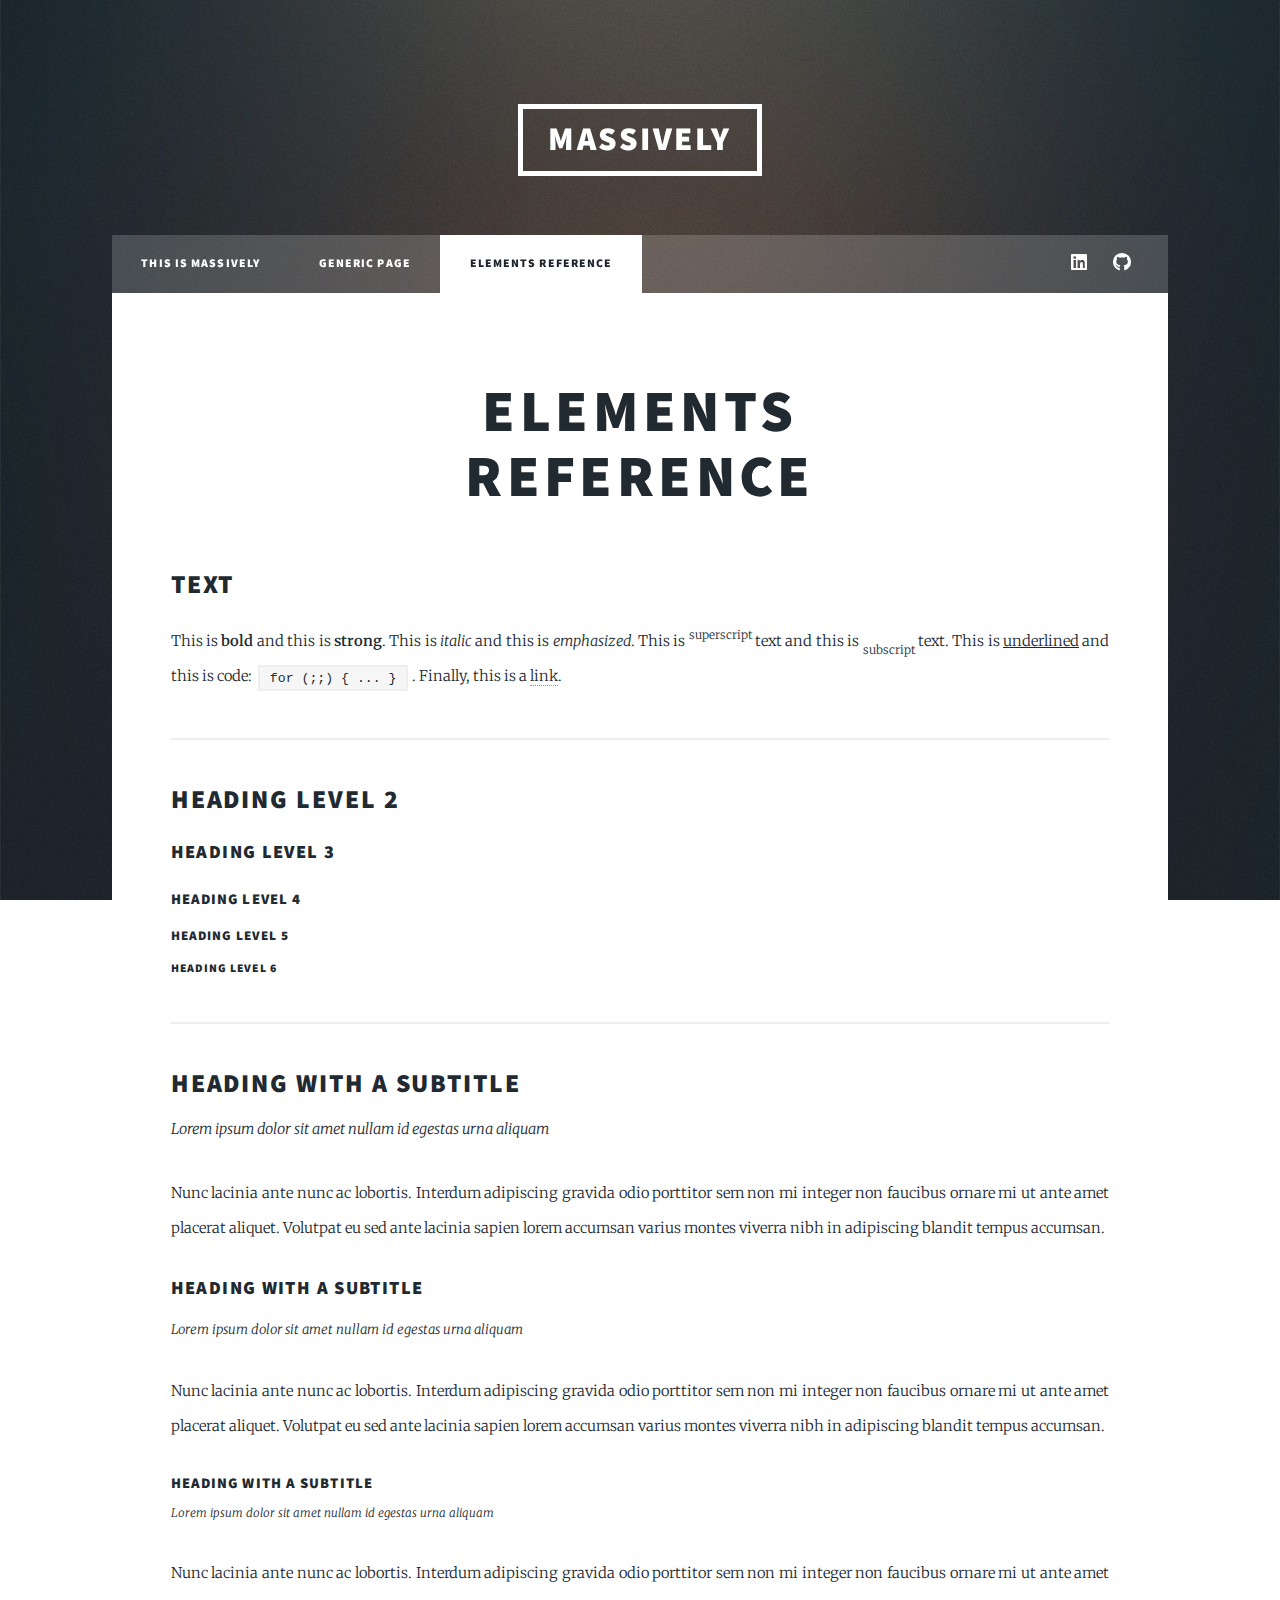
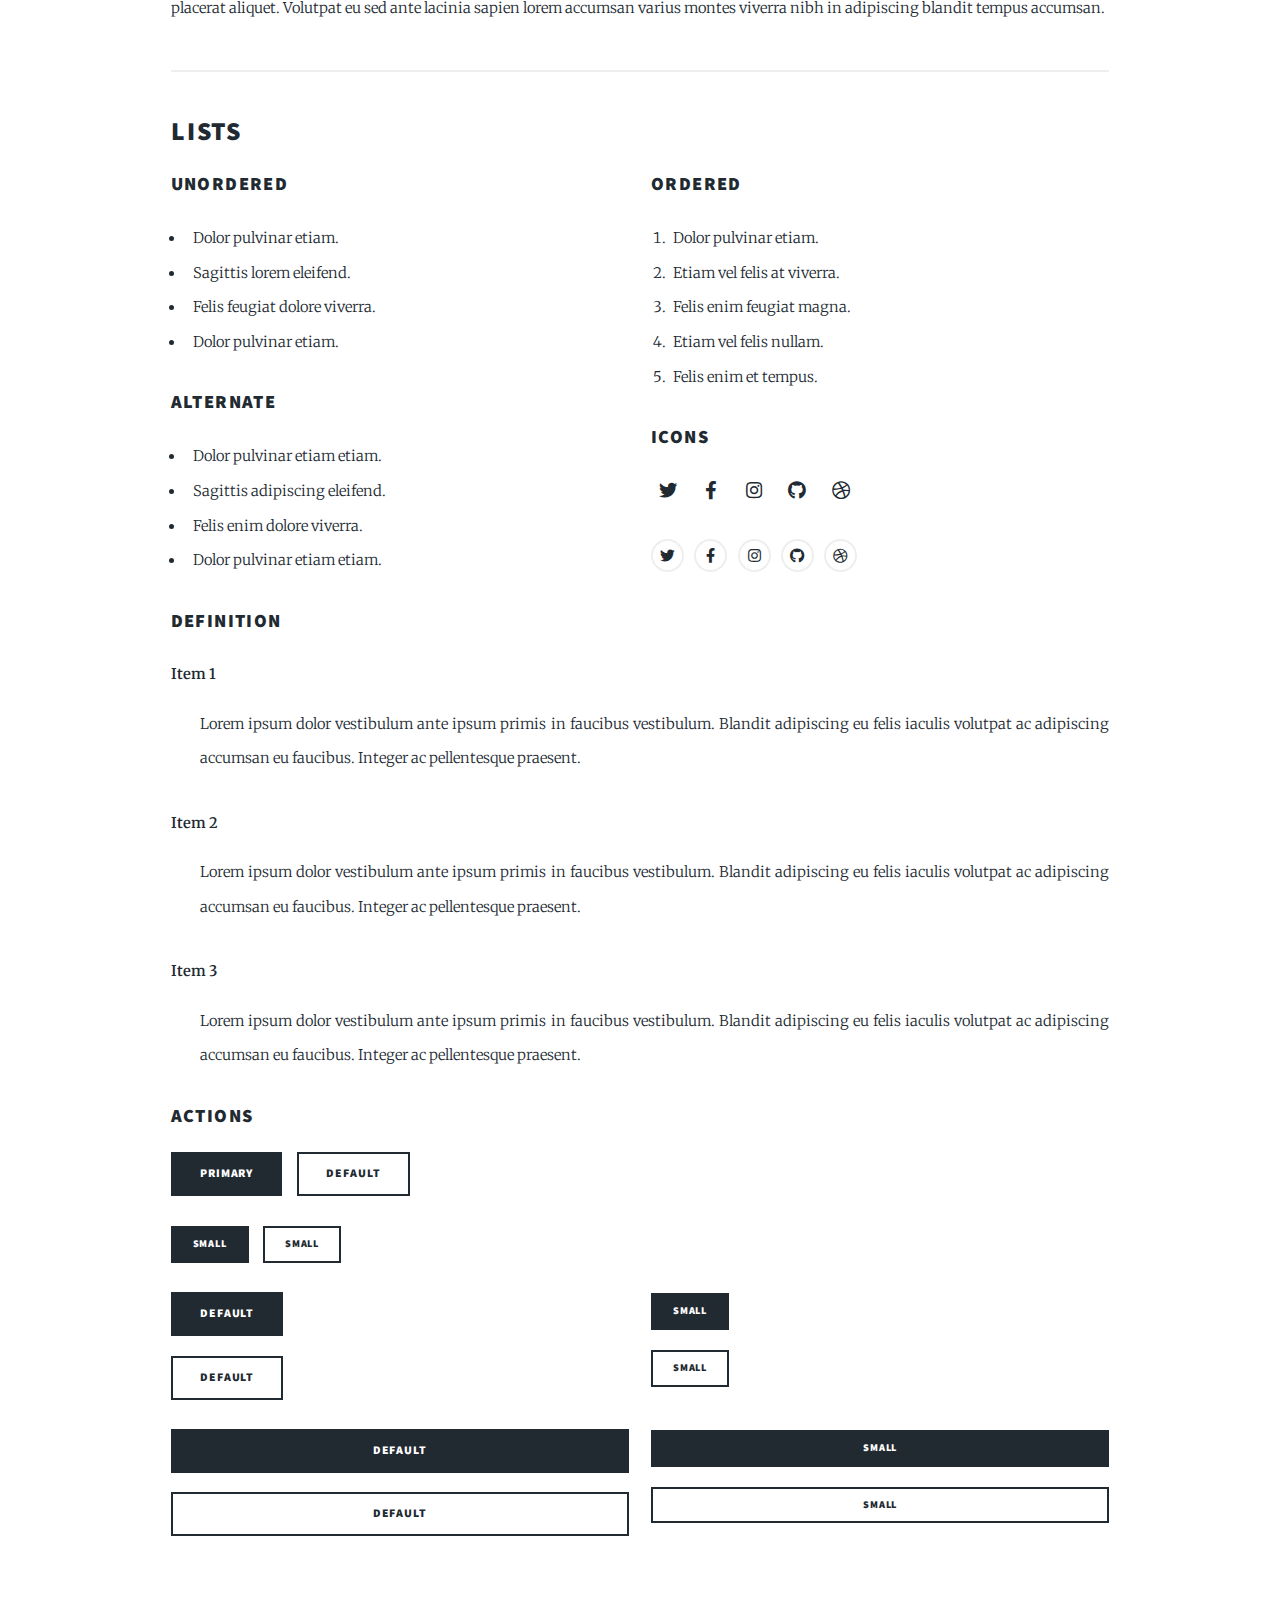
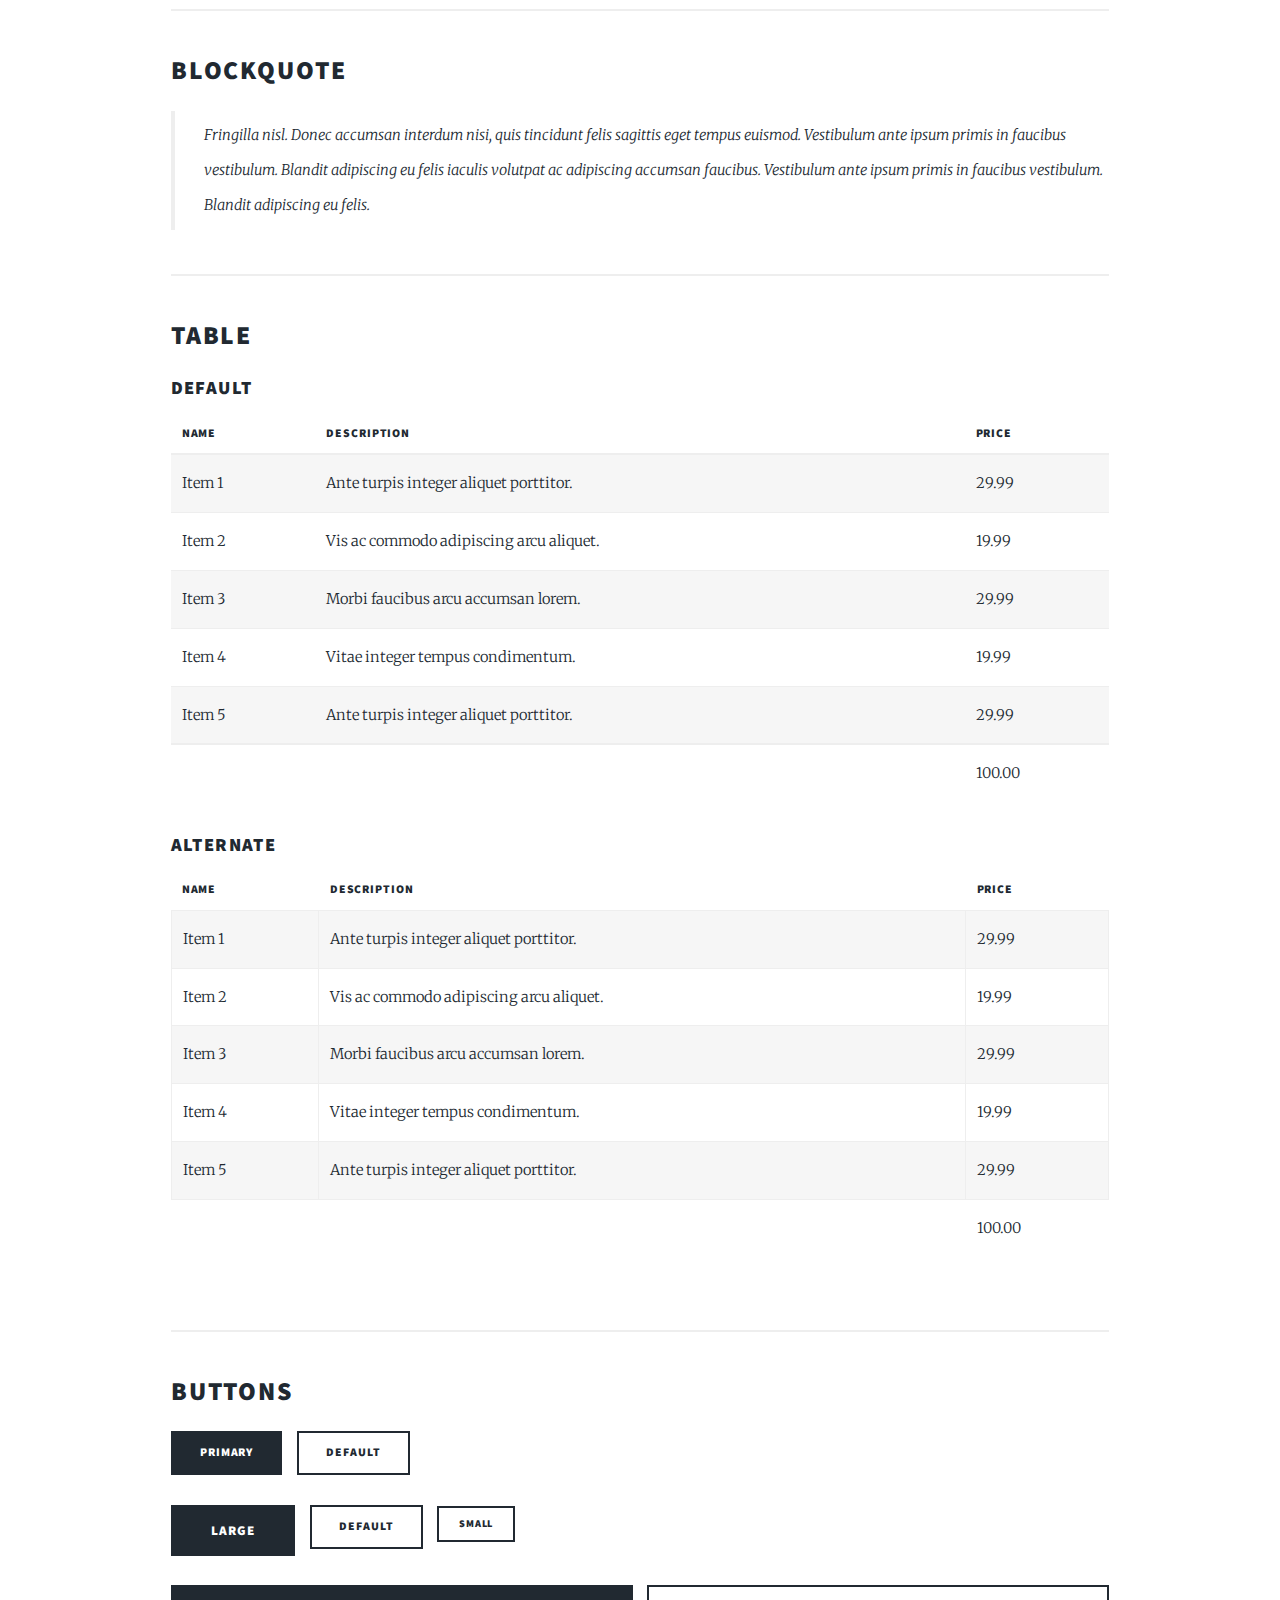
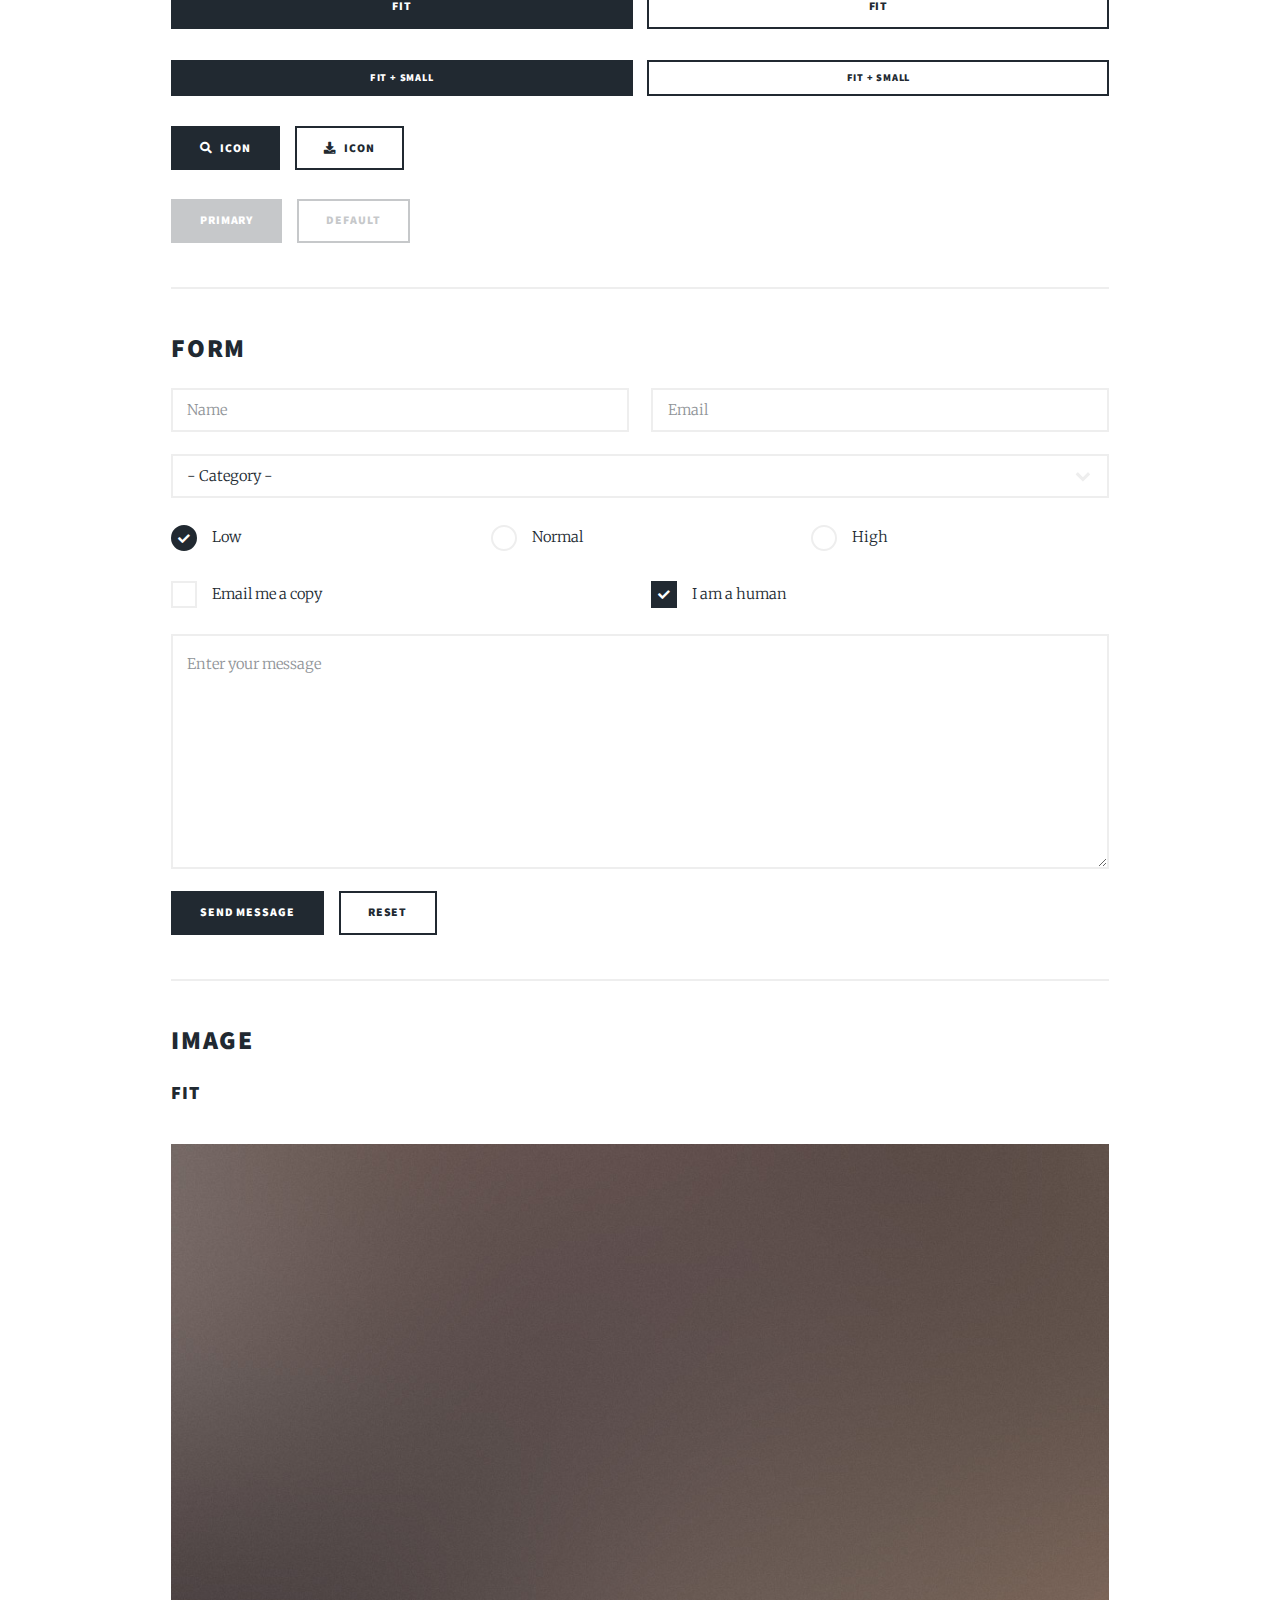
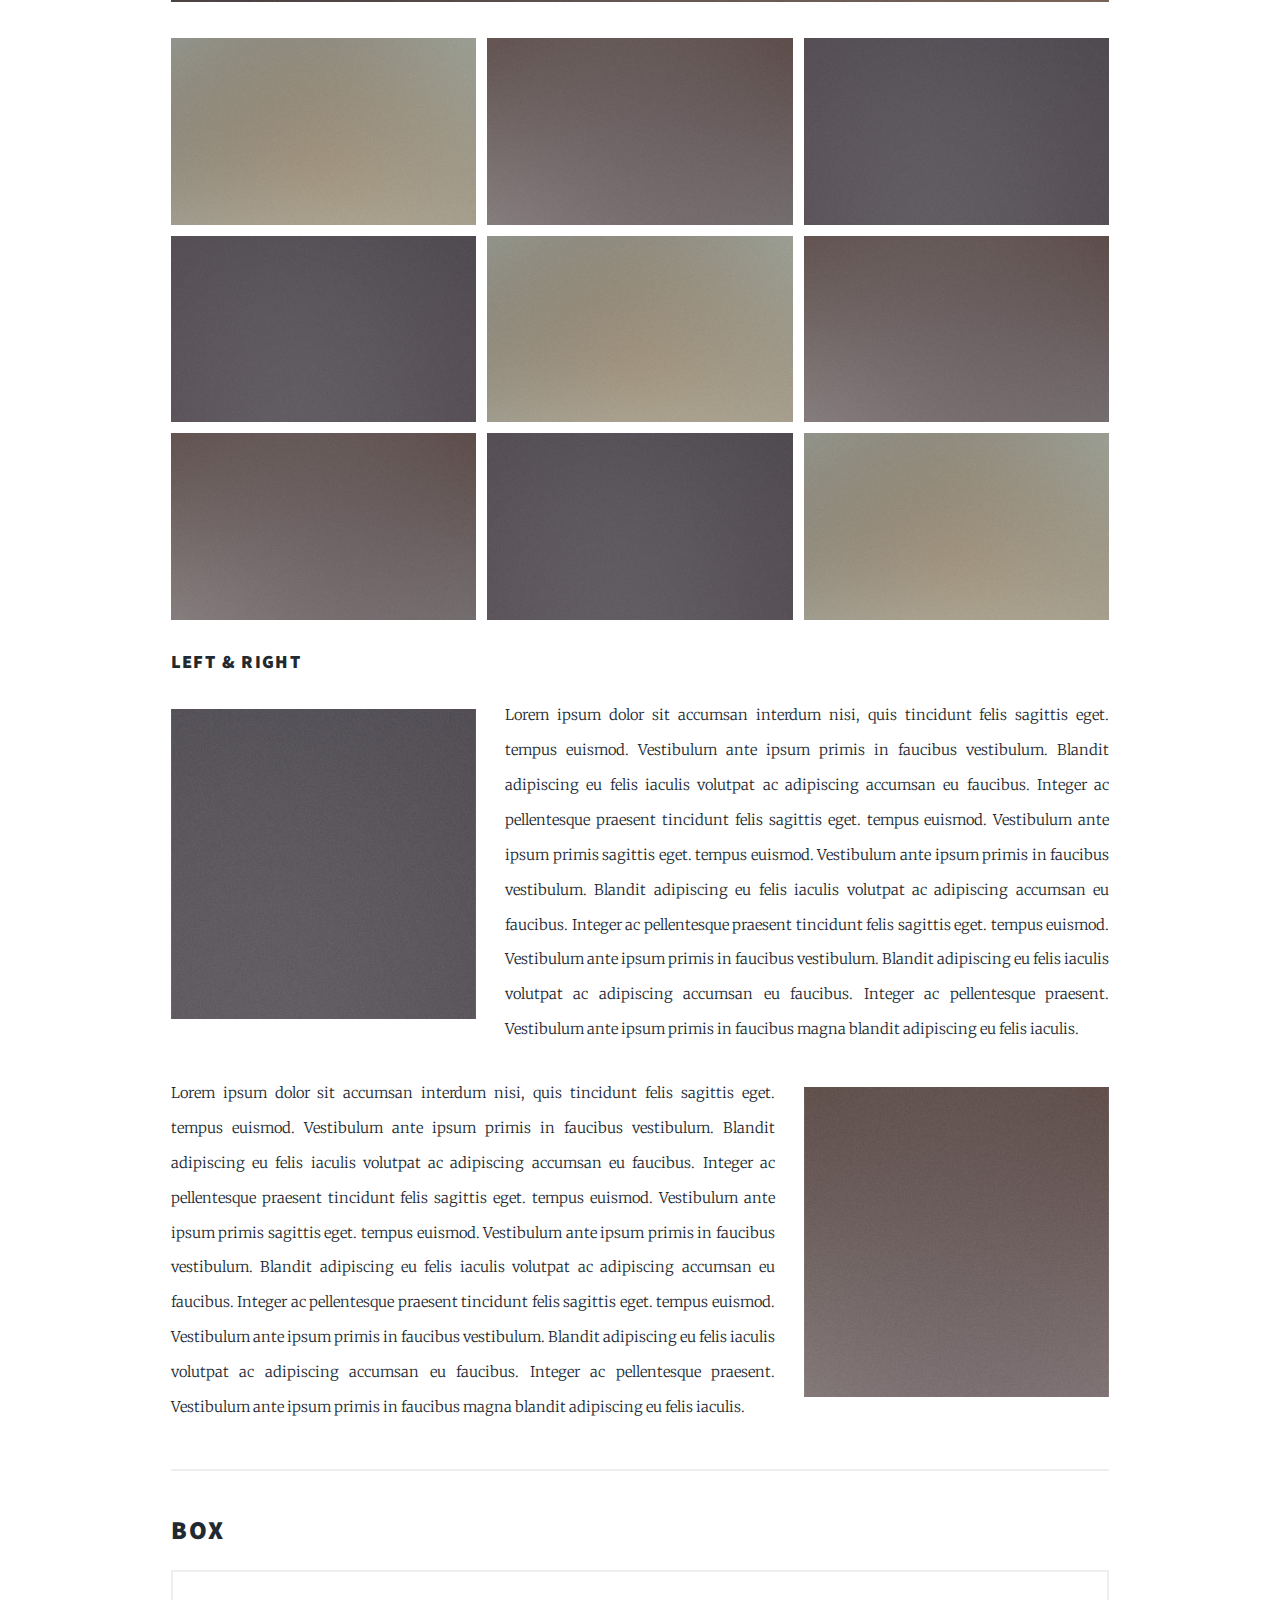
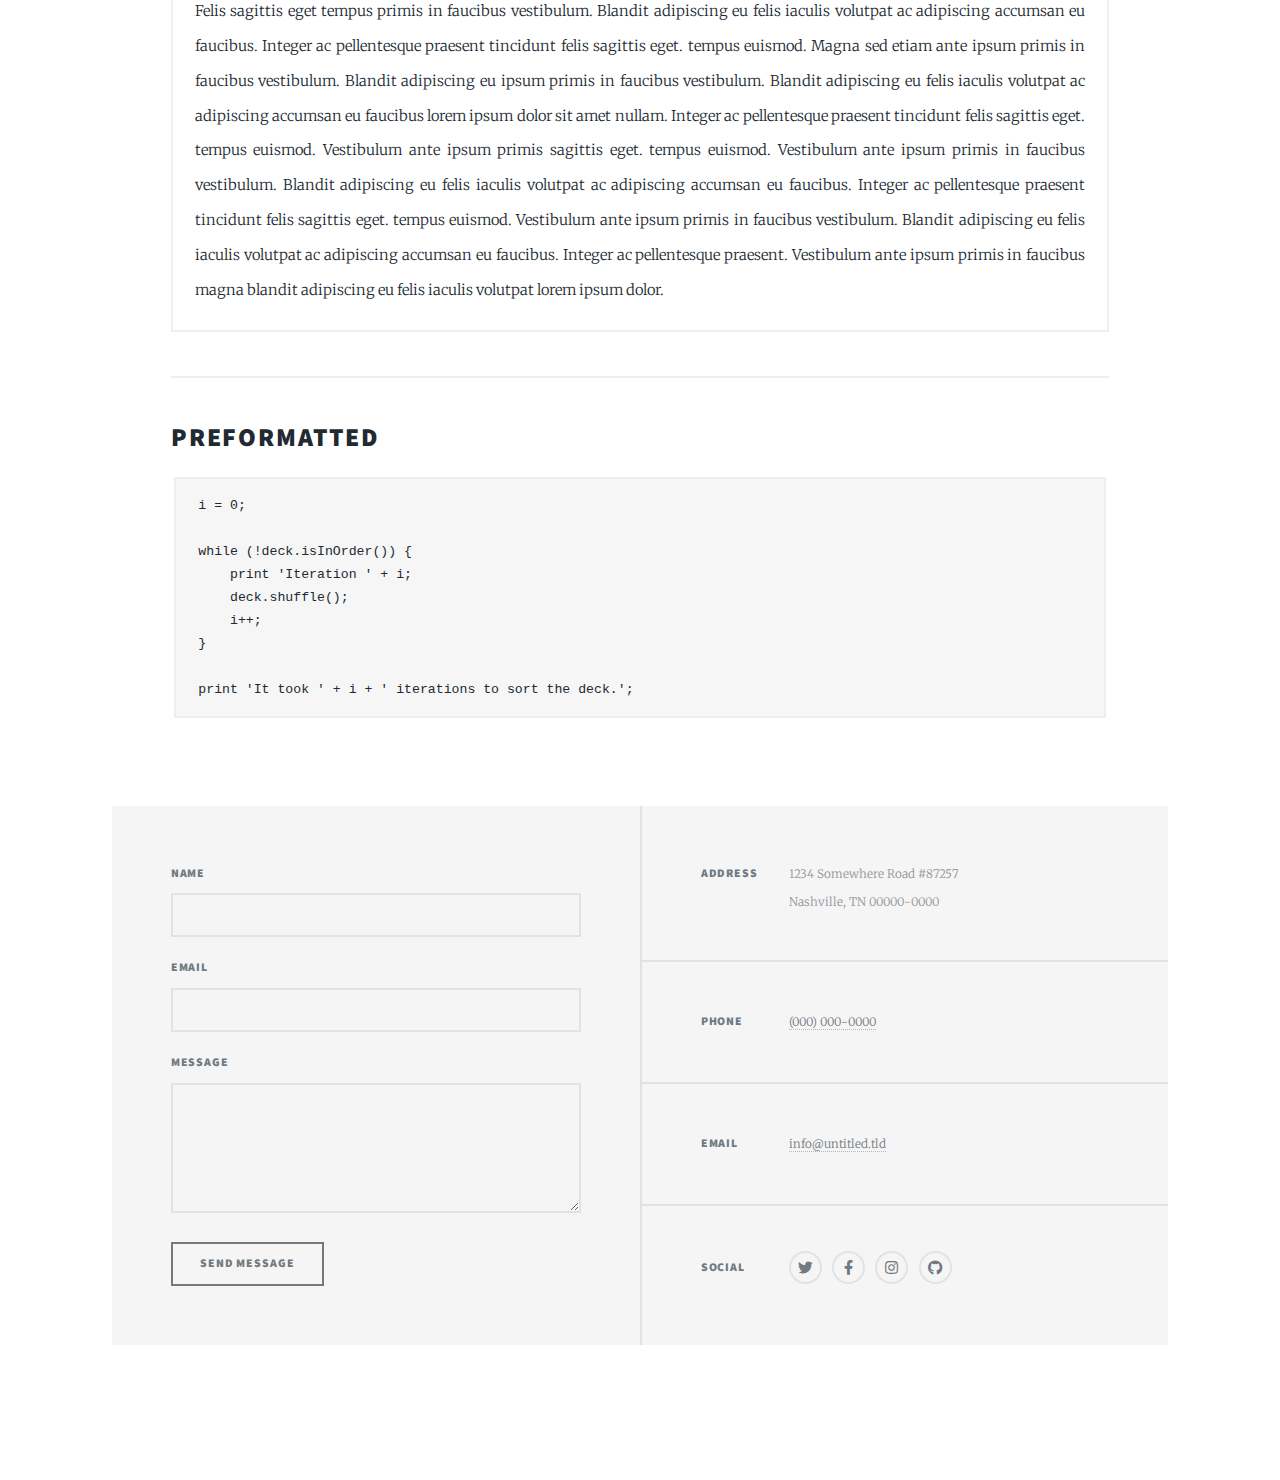
==== commit 34b7149f: "updating portfolio" ====
--- a/elements.html
+++ b/elements.html
@@ -30,9 +30,8 @@
 							<li class="active"><a href="elements.html">Elements Reference</a></li>
 						</ul>
 						<ul class="icons">
-							<li><a href="#" class="icon brands fa-twitter"><span class="label">Twitter</span></a></li>
-							<li><a href="#" class="icon brands fa-facebook-f"><span class="label">Facebook</span></a></li>
-							<li><a href="#" class="icon brands fa-instagram"><span class="label">Instagram</span></a></li>
+							
+							<li><a href="#" class="icon brands fa-linkedin"><span class="label">Linkedin</span></a></li>
 							<li><a href="#" class="icon brands fa-github"><span class="label">GitHub</span></a></li>
 						</ul>
 					</nav>
--- a/assets/css/main.css
+++ b/assets/css/main.css
@@ -1,10 +1,10 @@
 @import url(fontawesome-all.min.css);
 @import url("https://fonts.googleapis.com/css?family=Merriweather:300,700,300italic,700italic|Source+Sans+Pro:900");
 
-/*
-	Massively by HTML5 UP
-	html5up.net | @ajlkn
-	Free for personal and commercial use under the CCA 3.0 license (html5up.net/license)
+/*
+	Massively by HTML5 UP
+	html5up.net | @ajlkn
+	Free for personal and commercial use under the CCA 3.0 license (html5up.net/license)
 */
 
 html, body, div, span, applet, object,
@@ -80,6 +80,7 @@
 
 	body {
 		-ms-overflow-style: scrollbar;
+		
 	}
 
 	@media screen and (max-width: 480px) {
@@ -97,11 +98,7 @@
 	*, *:before, *:after {
 		box-sizing: inherit;
 	}
-
-	body {
-		background-color: #1e252d;
-	}
-
+	
 		body.is-preload *, body.is-preload *:before, body.is-preload *:after {
 			-moz-animation: none !important;
 			-webkit-animation: none !important;
@@ -148,10 +145,12 @@
 	}
 
 	body, input, select, textarea {
+		
 		font-family: "Merriweather", Georgia, serif;
 		font-weight: 300;
 		font-size: 1rem;
 		line-height: 2.375;
+	
 	}
 
 	a {
@@ -3756,6 +3755,7 @@
 /* Main */
 
 	#main {
+		
 		background-color: #ffffff;
 		position: relative;
 		margin: 0 auto;
--- a/assets/css/noscript.css
+++ b/assets/css/noscript.css
@@ -1,9 +1,9 @@
 @import url(font-awesome.min.css);
 
-/*
-	Massively by HTML5 UP
-	html5up.net | @ajlkn
-	Free for personal and commercial use under the CCA 3.0 license (html5up.net/license)
+/*
+	Massively by HTML5 UP
+	html5up.net | @ajlkn
+	Free for personal and commercial use under the CCA 3.0 license (html5up.net/license)
 */
 
 /* Wrapper */
